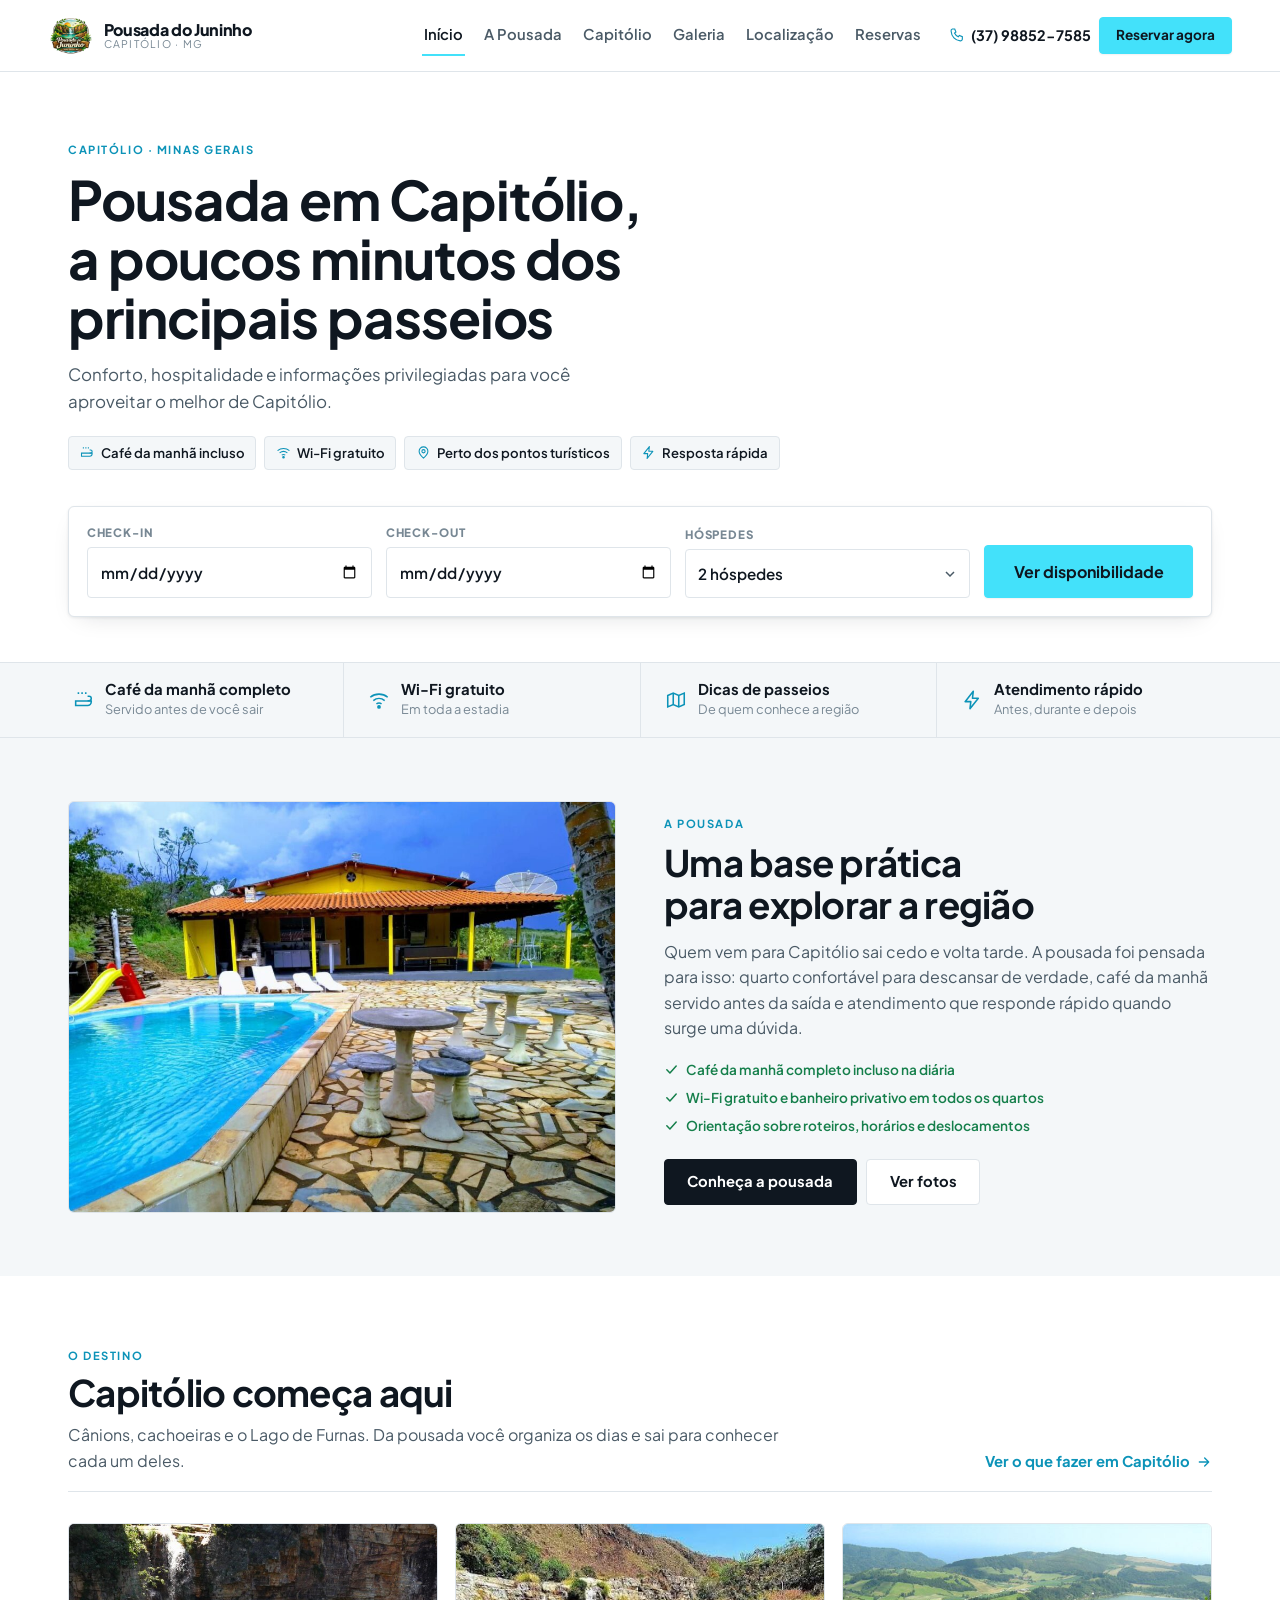
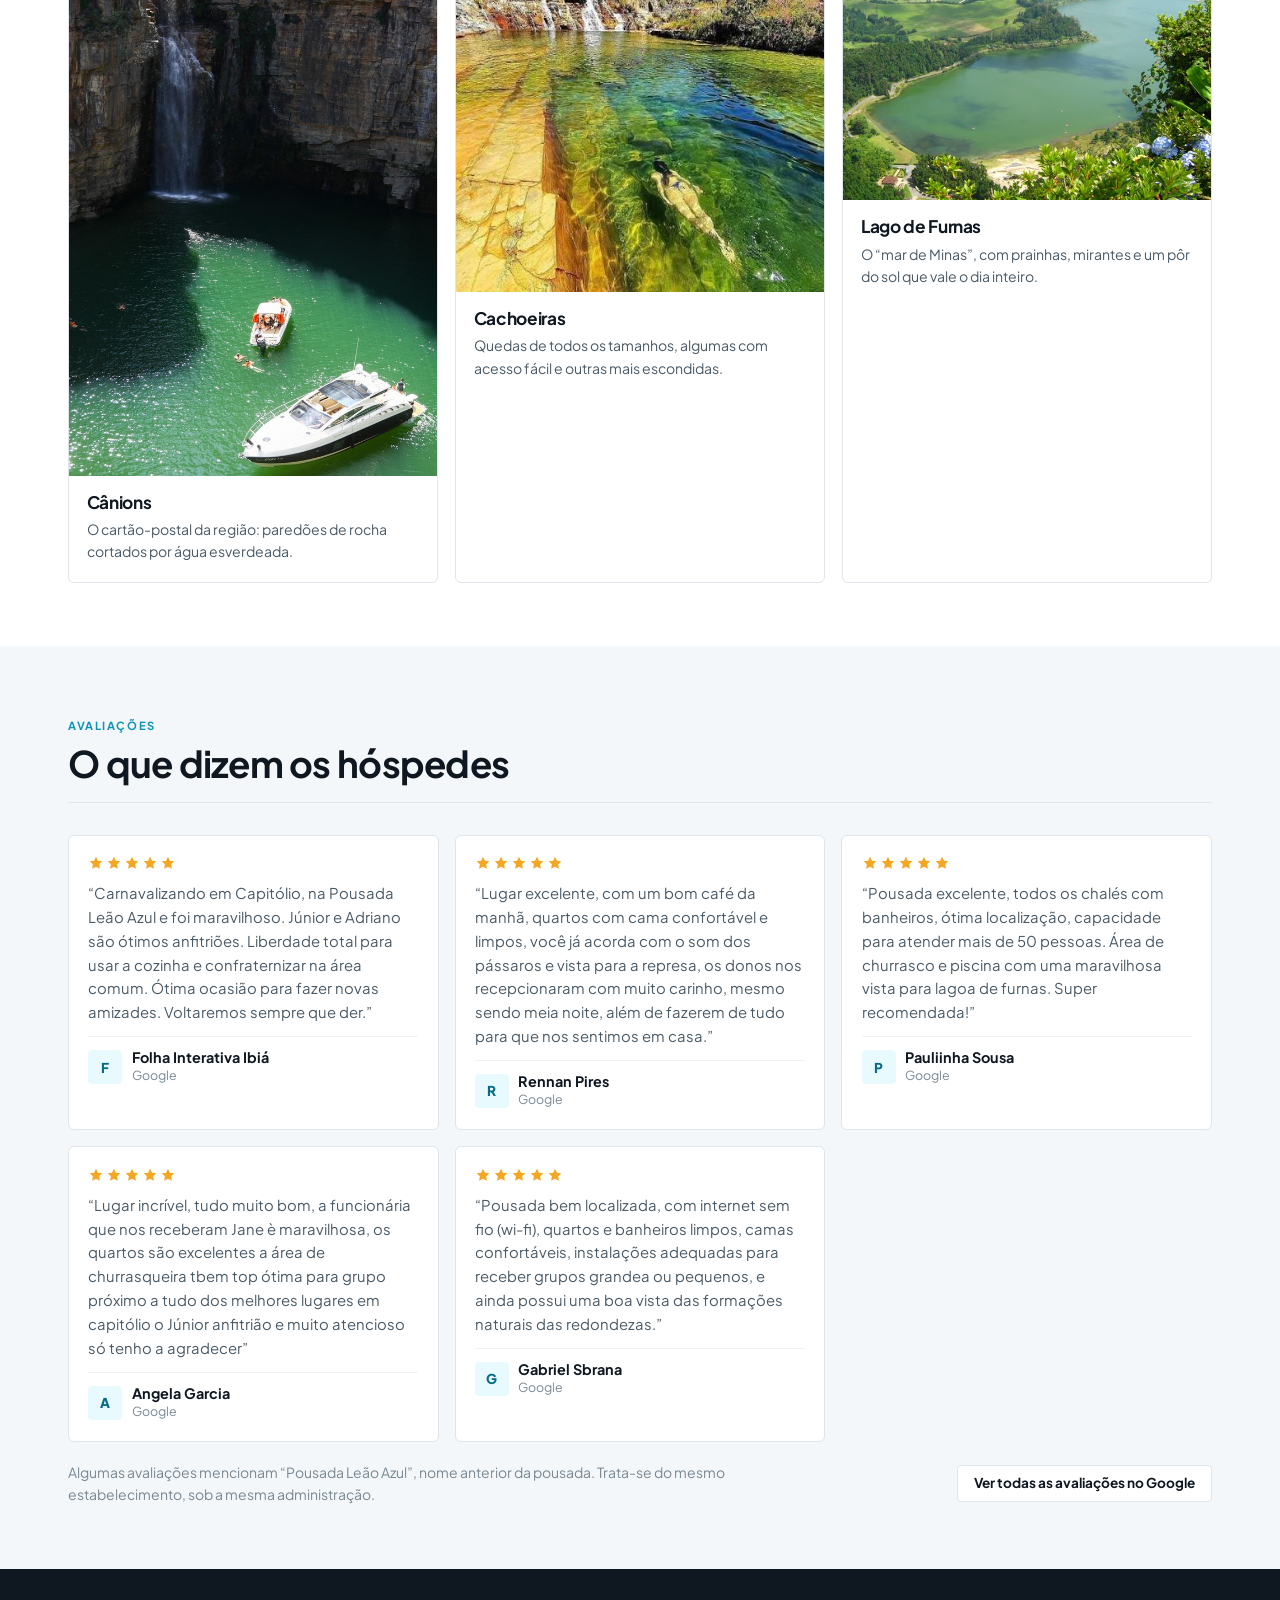
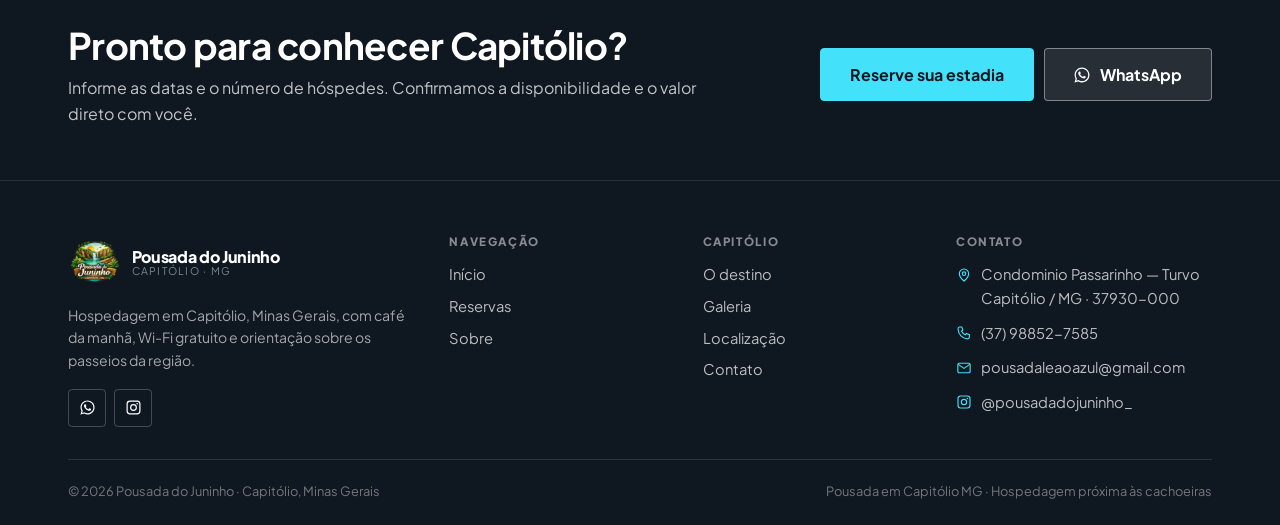
==== index.html @ c45d3385 "Site da Pousada do Juninho Site estático de 6 páginas para a pousada em Capitólio, MG: início com bu" ====
<!DOCTYPE html>
<html lang="pt-BR">
<head>
<meta charset="UTF-8">
<meta name="viewport" content="width=device-width, initial-scale=1">

<title>Pousada do Juninho — Pousada em Capitólio MG perto das cachoeiras</title>
<meta name="description" content="Pousada em Capitólio, MG, com café da manhã completo, Wi-Fi gratuito e localização estratégica para as cachoeiras, os cânions e o Lago de Furnas. Consulte disponibilidade e reserve.">
<meta name="keywords" content="pousada em Capitólio, pousada Capitólio MG, hospedagem em Capitólio, pousada próxima às cachoeiras de Capitólio, onde ficar em Capitólio, hospedagem em Capitólio MG">
<meta name="robots" content="index, follow">
<link rel="canonical" href="./index.html">

<meta property="og:type" content="website">
<meta property="og:locale" content="pt_BR">
<meta property="og:site_name" content="Pousada do Juninho">
<meta property="og:title" content="Pousada do Juninho — Pousada em Capitólio MG perto das cachoeiras">
<meta property="og:description" content="Pousada em Capitólio, MG, com café da manhã completo, Wi-Fi gratuito e localização estratégica para as cachoeiras, os cânions e o Lago de Furnas. Consulte disponibilidade e reserve.">
<meta property="og:image" content="assets/img/og-imagem.jpg">
<meta name="twitter:card" content="summary_large_image">
<meta name="theme-color" content="#0F1720">

<link rel="icon" href="assets/img/favicon.png" type="image/png">
<link rel="apple-touch-icon" href="assets/img/favicon.png">
<link rel="preconnect" href="https://fonts.googleapis.com">
<link rel="preconnect" href="https://fonts.gstatic.com" crossorigin>
<link href="https://fonts.googleapis.com/css2?family=Instrument+Serif:ital@0;1&family=Plus+Jakarta+Sans:wght@400;500;600;700;800&display=swap" rel="stylesheet">
<link rel="stylesheet" href="assets/css/estilo.css">

<!-- FOTOS: é só soltar o arquivo em assets/img/ com o nome certo.
     O site tenta .webp, depois .jpg, .jpeg e .png; se nenhum existir,
     mostra o desenho .svg provisório. Não precisa editar nada aqui. -->
<script src="assets/js/fotos.js"></script>
</head>

<body>
<a class="pular" href="#conteudo">Pular para o conteúdo</a>

<header class="topo">
  <div class="topo__int">
    <a class="marca" href="index.html" aria-label="Pousada do Juninho — página inicial">
      <img class="marca__ic" src="assets/img/favicon.png" alt="" width="150" height="150">
      <span class="marca__txt">
        <span class="marca__nome">Pousada do Juninho</span>
        <span class="marca__loc">Capitólio · MG</span>
      </span>
    </a>

    <nav class="nav" aria-label="Navegação principal">
      <a href="index.html" aria-current="page">Início</a>
      <a href="pousada.html">A Pousada</a>
      <a href="capitolio.html">Capitólio</a>
      <a href="galeria.html">Galeria</a>
      <a href="localizacao.html">Localização</a>
      <a href="reservas.html">Reservas</a>
    </nav>

    <div class="topo__acoes">
      <a class="topo__tel" data-tel data-txt href="#"><svg viewBox="0 0 24 24" fill="none" stroke="currentColor" stroke-width="1.7" aria-hidden="true"><path d="M5 3h3.6l1.8 4.5-2.2 1.6a12.6 12.6 0 0 0 5.7 5.7l1.6-2.2 4.5 1.8V18a2.9 2.9 0 0 1-3.1 2.9C9.4 20.3 3.7 14.6 3.1 6.1A2.9 2.9 0 0 1 5 3Z"/></svg></a>
      <a class="btn btn--cta btn--p" href="reservas.html">Reservar agora</a>
      <button class="hamb" type="button" aria-label="Abrir menu" aria-expanded="false" aria-controls="menu">
        <span></span><span></span><span></span>
      </button>
    </div>
  </div>
</header>

<div class="menu" id="menu" aria-hidden="true">
  <nav aria-label="Navegação">
    <ul class="menu__lista">
      <li><a href="index.html" aria-current="page">Início<svg viewBox="0 0 24 24" fill="none" stroke="currentColor" stroke-width="2" stroke-linecap="round" stroke-linejoin="round" aria-hidden="true"><path d="M5 12h13m-5-6 6 6-6 6"/></svg></a></li>
      <li><a href="pousada.html">A Pousada<svg viewBox="0 0 24 24" fill="none" stroke="currentColor" stroke-width="2" stroke-linecap="round" stroke-linejoin="round" aria-hidden="true"><path d="M5 12h13m-5-6 6 6-6 6"/></svg></a></li>
      <li><a href="capitolio.html">Capitólio<svg viewBox="0 0 24 24" fill="none" stroke="currentColor" stroke-width="2" stroke-linecap="round" stroke-linejoin="round" aria-hidden="true"><path d="M5 12h13m-5-6 6 6-6 6"/></svg></a></li>
      <li><a href="galeria.html">Galeria<svg viewBox="0 0 24 24" fill="none" stroke="currentColor" stroke-width="2" stroke-linecap="round" stroke-linejoin="round" aria-hidden="true"><path d="M5 12h13m-5-6 6 6-6 6"/></svg></a></li>
      <li><a href="localizacao.html">Localização<svg viewBox="0 0 24 24" fill="none" stroke="currentColor" stroke-width="2" stroke-linecap="round" stroke-linejoin="round" aria-hidden="true"><path d="M5 12h13m-5-6 6 6-6 6"/></svg></a></li>
      <li><a href="reservas.html">Reservas<svg viewBox="0 0 24 24" fill="none" stroke="currentColor" stroke-width="2" stroke-linecap="round" stroke-linejoin="round" aria-hidden="true"><path d="M5 12h13m-5-6 6 6-6 6"/></svg></a></li>
    </ul>
  </nav>
  <div class="menu__pe">
    <a class="btn btn--cta btn--bloco btn--g" href="reservas.html">Reservar agora</a>
    <a class="btn btn--zap btn--bloco" data-zap href="#"><svg viewBox="0 0 24 24" fill="currentColor" aria-hidden="true"><path d="M12.04 2C6.58 2 2.13 6.45 2.13 11.91c0 1.75.46 3.45 1.32 4.95L2 22l5.25-1.38a9.9 9.9 0 0 0 4.79 1.22h.01c5.46 0 9.91-4.45 9.91-9.91 0-2.65-1.03-5.14-2.9-7.01A9.82 9.82 0 0 0 12.04 2Zm0 18.15h-.01a8.2 8.2 0 0 1-4.19-1.15l-.3-.18-3.12.82.83-3.04-.2-.31a8.2 8.2 0 0 1-1.26-4.38c0-4.54 3.7-8.23 8.25-8.23a8.2 8.2 0 0 1 5.82 2.41 8.18 8.18 0 0 1 2.41 5.83c0 4.54-3.7 8.23-8.23 8.23Zm4.52-6.16c-.25-.12-1.47-.72-1.69-.81-.23-.08-.39-.12-.56.13-.16.24-.64.8-.79.97-.14.16-.29.19-.54.06-.25-.12-1.05-.39-2-1.23-.74-.66-1.24-1.47-1.38-1.72-.15-.25-.02-.38.11-.5.11-.11.25-.29.37-.43.13-.15.17-.25.25-.41.08-.17.04-.31-.02-.44-.06-.12-.56-1.35-.77-1.84-.2-.49-.41-.42-.56-.43h-.48c-.16 0-.43.06-.65.31-.23.25-.86.84-.86 2.05s.88 2.38 1 2.54c.13.17 1.74 2.65 4.2 3.72.59.25 1.05.4 1.4.52.59.19 1.13.16 1.55.1.47-.07 1.47-.6 1.67-1.18.21-.58.21-1.07.15-1.18-.06-.11-.23-.17-.48-.29Z"/></svg> Falar no WhatsApp</a>
    <div class="menu__contato">
      <a data-tel data-txt href="#"><svg viewBox="0 0 24 24" fill="none" stroke="currentColor" stroke-width="1.7" aria-hidden="true"><path d="M5 3h3.6l1.8 4.5-2.2 1.6a12.6 12.6 0 0 0 5.7 5.7l1.6-2.2 4.5 1.8V18a2.9 2.9 0 0 1-3.1 2.9C9.4 20.3 3.7 14.6 3.1 6.1A2.9 2.9 0 0 1 5 3Z"/></svg></a>
      <a data-email data-txt href="#"><svg viewBox="0 0 24 24" fill="none" stroke="currentColor" stroke-width="1.7" aria-hidden="true"><rect x="2.8" y="4.8" width="18.4" height="14.4" rx="2"/><path d="m3.4 6.6 8.6 6 8.6-6"/></svg></a>
    </div>
  </div>
</div>

<section class="hero">
  <div class="env hero__int">
    <p class="rotulo">Capitólio · Minas Gerais</p>
    <h1 class="t1">Pousada em Capitólio, a poucos minutos dos principais passeios</h1>
    <p class="hero__sub">Conforto, hospitalidade e informações privilegiadas para você aproveitar o melhor de Capitólio.</p>
    <ul class="hero__selos">
      <li><svg viewBox="0 0 24 24" fill="none" stroke="currentColor" stroke-width="1.7" aria-hidden="true"><path d="M4 18h13a4 4 0 0 0 4-4v-1H4v5Z"/><path d="M17 8h1.6a2.4 2.4 0 0 1 0 4.8H17M7 3.5v2M11 3.5v2M15 3.5v2"/></svg> Café da manhã incluso</li>
      <li><svg viewBox="0 0 24 24" fill="none" stroke="currentColor" stroke-width="1.7" aria-hidden="true"><path d="M2.5 9a15 15 0 0 1 19 0M5.8 12.6a10 10 0 0 1 12.4 0M9.2 16.2a5 5 0 0 1 5.6 0"/><circle cx="12" cy="19.6" r="1.2" fill="currentColor"/></svg> Wi-Fi gratuito</li>
      <li><svg viewBox="0 0 24 24" fill="none" stroke="currentColor" stroke-width="1.7" aria-hidden="true"><path d="M12 21s7-6.1 7-11a7 7 0 1 0-14 0c0 4.9 7 11 7 11Z"/><circle cx="12" cy="10" r="2.6"/></svg> Perto dos pontos turísticos</li>
      <li><svg viewBox="0 0 24 24" fill="none" stroke="currentColor" stroke-width="1.7" stroke-linejoin="round" aria-hidden="true"><path d="M13.4 2.5 4.5 13.8h6.2l-.9 7.7 9.1-11.4h-6.4l.9-7.6Z"/></svg> Resposta rápida</li>
    </ul>

    <form class="busca" data-busca aria-label="Consultar disponibilidade">
      <div class="busca__campo">
        <label for="b-ci">Check-in</label>
        <input type="date" id="b-ci" name="ci" required>
      </div>
      <div class="busca__campo">
        <label for="b-co">Check-out</label>
        <input type="date" id="b-co" name="co" required>
      </div>
      <div class="busca__campo">
        <label for="b-h">Hóspedes</label>
        <select id="b-h" name="hospedes">
          <option value="1">1 hóspede</option>
          <option value="2" selected>2 hóspedes</option>
          <option value="3">3 hóspedes</option>
          <option value="4">4 hóspedes</option>
          <option value="5">5 hóspedes</option>
          <option value="6">6 hóspedes</option>
        </select>
      </div>
      <button class="btn btn--cta btn--g" type="submit">Ver disponibilidade</button>
    </form>
  </div>
</section>

<div class="faixa">
  <div class="env env--largo">
    <ul class="faixa__lista">
      <li class="faixa__item"><svg viewBox="0 0 24 24" fill="none" stroke="currentColor" stroke-width="1.7" aria-hidden="true"><path d="M4 18h13a4 4 0 0 0 4-4v-1H4v5Z"/><path d="M17 8h1.6a2.4 2.4 0 0 1 0 4.8H17M7 3.5v2M11 3.5v2M15 3.5v2"/></svg><span><strong>Café da manhã completo</strong><span>Servido antes de você sair</span></span></li>
      <li class="faixa__item"><svg viewBox="0 0 24 24" fill="none" stroke="currentColor" stroke-width="1.7" aria-hidden="true"><path d="M2.5 9a15 15 0 0 1 19 0M5.8 12.6a10 10 0 0 1 12.4 0M9.2 16.2a5 5 0 0 1 5.6 0"/><circle cx="12" cy="19.6" r="1.2" fill="currentColor"/></svg><span><strong>Wi-Fi gratuito</strong><span>Em toda a estadia</span></span></li>
      <li class="faixa__item"><svg viewBox="0 0 24 24" fill="none" stroke="currentColor" stroke-width="1.7" aria-hidden="true"><path d="m3 7 6-2.5 6 2.5 6-2.5V17l-6 2.5L9 17l-6 2.5V7Z"/><path d="M9 4.5V17M15 7v12.5"/></svg><span><strong>Dicas de passeios</strong><span>De quem conhece a região</span></span></li>
      <li class="faixa__item"><svg viewBox="0 0 24 24" fill="none" stroke="currentColor" stroke-width="1.7" stroke-linejoin="round" aria-hidden="true"><path d="M13.4 2.5 4.5 13.8h6.2l-.9 7.7 9.1-11.4h-6.4l.9-7.6Z"/></svg><span><strong>Atendimento rápido</strong><span>Antes, durante e depois</span></span></li>
    </ul>
  </div>
</div>

<main id="conteudo">

<section class="secao cinza">
  <div class="env">
    <div class="duo">
      <div class="duo__foto rev">
        <img src="assets/img/pousada.webp" alt="Ambiente da Pousada do Juninho em Capitólio MG" loading="lazy" width="1400" height="1000">
      </div>
      <div class="rev">
        <p class="rotulo">A Pousada</p>
        <h2 class="t2" style="margin:.5rem 0 .8rem">Uma base prática para explorar a região</h2>
        <p class="texto">Quem vem para Capitólio sai cedo e volta tarde. A pousada foi pensada para isso: quarto confortável para descansar de verdade, café da manhã servido antes da saída e atendimento que responde rápido quando surge uma dúvida.</p>
        <ul class="qlinha__inc" style="margin-top:1.1rem;gap:.4rem">
          <li><svg viewBox="0 0 24 24" fill="none" stroke="currentColor" stroke-width="2.4" stroke-linecap="round" stroke-linejoin="round" aria-hidden="true"><path d="m4.5 12.5 5 5 10-11"/></svg><span>Café da manhã completo incluso na diária</span></li>
          <li><svg viewBox="0 0 24 24" fill="none" stroke="currentColor" stroke-width="2.4" stroke-linecap="round" stroke-linejoin="round" aria-hidden="true"><path d="m4.5 12.5 5 5 10-11"/></svg><span>Wi-Fi gratuito e banheiro privativo em todos os quartos</span></li>
          <li><svg viewBox="0 0 24 24" fill="none" stroke="currentColor" stroke-width="2.4" stroke-linecap="round" stroke-linejoin="round" aria-hidden="true"><path d="m4.5 12.5 5 5 10-11"/></svg><span>Orientação sobre roteiros, horários e deslocamentos</span></li>
        </ul>
        <div class="linha-btn" style="margin-top:1.4rem">
          <a class="btn btn--escuro" href="pousada.html">Conheça a pousada</a>
          <a class="btn btn--contorno" href="galeria.html">Ver fotos</a>
        </div>
      </div>
    </div>
  </div>
</section>

<section class="secao">
  <div class="env">
    <div class="cabeca">
      <div class="cabeca__txt">
        <p class="rotulo">O destino</p>
        <h2 class="t2">Capitólio começa aqui</h2>
        <p>Cânions, cachoeiras e o Lago de Furnas. Da pousada você organiza os dias e sai para conhecer cada um deles.</p>
      </div>
      <a class="lk" href="capitolio.html">Ver o que fazer em Capitólio <svg viewBox="0 0 24 24" fill="none" stroke="currentColor" stroke-width="2" stroke-linecap="round" stroke-linejoin="round" aria-hidden="true"><path d="M5 12h13m-5-6 6 6-6 6"/></svg></a>
    </div>
    <div class="atrativos">
      <article class="atrativo rev">
        <div class="atrativo__foto"><img src="assets/img/capitolio-canions.webp" alt="Cânions de Capitólio" loading="lazy" width="1600" height="1100"></div>
        <div class="atrativo__txt"><h3>Cânions</h3><p>O cartão-postal da região: paredões de rocha cortados por água esverdeada.</p></div>
      </article>
      <article class="atrativo rev">
        <div class="atrativo__foto"><img src="assets/img/capitolio-cachoeira.webp" alt="Cachoeira em Capitólio MG" loading="lazy" width="1200" height="1500"></div>
        <div class="atrativo__txt"><h3>Cachoeiras</h3><p>Quedas de todos os tamanhos, algumas com acesso fácil e outras mais escondidas.</p></div>
      </article>
      <article class="atrativo rev">
        <div class="atrativo__foto"><img src="assets/img/capitolio-lago.webp" alt="Lago de Furnas em Capitólio" loading="lazy" width="1600" height="1100"></div>
        <div class="atrativo__txt"><h3>Lago de Furnas</h3><p>O “mar de Minas”, com prainhas, mirantes e um pôr do sol que vale o dia inteiro.</p></div>
      </article>
    </div>
  </div>
</section>

<section class="secao cinza">
  <div class="env">
    <div class="cabeca">
      <div class="cabeca__txt">
        <p class="rotulo">Avaliações</p>
        <h2 class="t2">O que dizem os hóspedes</h2>
      </div>
      <div data-media></div>
    </div>
    <div data-avaliacoes></div>
    <div class="notas-pe">
      <p class="mini" data-avaliacoes-obs></p>
      <a class="btn btn--contorno btn--p oculto" data-avaliacoes-link href="#" target="_blank" rel="noopener">Ver todas as avaliações no Google</a>
    </div>
  </div>
</section>

</main>

<section class="cta-final">
  <div class="env">
    <div class="cta-final__int">
      <div>
        <h2>Pronto para conhecer Capitólio?</h2>
        <p>Informe as datas e o número de hóspedes. Confirmamos a disponibilidade e o valor direto com você.</p>
      </div>
      <div class="linha-btn">
        <a class="btn btn--cta btn--g" href="reservas.html">Reserve sua estadia</a>
        <a class="btn btn--claro btn--g" data-zap href="#"><svg viewBox="0 0 24 24" fill="currentColor" aria-hidden="true"><path d="M12.04 2C6.58 2 2.13 6.45 2.13 11.91c0 1.75.46 3.45 1.32 4.95L2 22l5.25-1.38a9.9 9.9 0 0 0 4.79 1.22h.01c5.46 0 9.91-4.45 9.91-9.91 0-2.65-1.03-5.14-2.9-7.01A9.82 9.82 0 0 0 12.04 2Zm0 18.15h-.01a8.2 8.2 0 0 1-4.19-1.15l-.3-.18-3.12.82.83-3.04-.2-.31a8.2 8.2 0 0 1-1.26-4.38c0-4.54 3.7-8.23 8.25-8.23a8.2 8.2 0 0 1 5.82 2.41 8.18 8.18 0 0 1 2.41 5.83c0 4.54-3.7 8.23-8.23 8.23Zm4.52-6.16c-.25-.12-1.47-.72-1.69-.81-.23-.08-.39-.12-.56.13-.16.24-.64.8-.79.97-.14.16-.29.19-.54.06-.25-.12-1.05-.39-2-1.23-.74-.66-1.24-1.47-1.38-1.72-.15-.25-.02-.38.11-.5.11-.11.25-.29.37-.43.13-.15.17-.25.25-.41.08-.17.04-.31-.02-.44-.06-.12-.56-1.35-.77-1.84-.2-.49-.41-.42-.56-.43h-.48c-.16 0-.43.06-.65.31-.23.25-.86.84-.86 2.05s.88 2.38 1 2.54c.13.17 1.74 2.65 4.2 3.72.59.25 1.05.4 1.4.52.59.19 1.13.16 1.55.1.47-.07 1.47-.6 1.67-1.18.21-.58.21-1.07.15-1.18-.06-.11-.23-.17-.48-.29Z"/></svg> WhatsApp</a>
      </div>
    </div>
  </div>
</section>

<footer class="rodape">
  <div class="env">
    <div class="rodape__grade">
      <div class="rodape__sobre">
        <a class="marca" href="index.html" aria-label="Pousada do Juninho — página inicial">
      <img class="marca__ic" src="assets/img/favicon.png" alt="" width="150" height="150">
      <span class="marca__txt">
        <span class="marca__nome">Pousada do Juninho</span>
        <span class="marca__loc">Capitólio · MG</span>
      </span>
    </a>
        <p>Hospedagem em Capitólio, Minas Gerais, com café da manhã, Wi-Fi gratuito e orientação sobre os passeios da região.</p>
        <div class="rodape__social">
          <a data-zap href="#" aria-label="WhatsApp da Pousada do Juninho"><svg viewBox="0 0 24 24" fill="currentColor" aria-hidden="true"><path d="M12.04 2C6.58 2 2.13 6.45 2.13 11.91c0 1.75.46 3.45 1.32 4.95L2 22l5.25-1.38a9.9 9.9 0 0 0 4.79 1.22h.01c5.46 0 9.91-4.45 9.91-9.91 0-2.65-1.03-5.14-2.9-7.01A9.82 9.82 0 0 0 12.04 2Zm0 18.15h-.01a8.2 8.2 0 0 1-4.19-1.15l-.3-.18-3.12.82.83-3.04-.2-.31a8.2 8.2 0 0 1-1.26-4.38c0-4.54 3.7-8.23 8.25-8.23a8.2 8.2 0 0 1 5.82 2.41 8.18 8.18 0 0 1 2.41 5.83c0 4.54-3.7 8.23-8.23 8.23Zm4.52-6.16c-.25-.12-1.47-.72-1.69-.81-.23-.08-.39-.12-.56.13-.16.24-.64.8-.79.97-.14.16-.29.19-.54.06-.25-.12-1.05-.39-2-1.23-.74-.66-1.24-1.47-1.38-1.72-.15-.25-.02-.38.11-.5.11-.11.25-.29.37-.43.13-.15.17-.25.25-.41.08-.17.04-.31-.02-.44-.06-.12-.56-1.35-.77-1.84-.2-.49-.41-.42-.56-.43h-.48c-.16 0-.43.06-.65.31-.23.25-.86.84-.86 2.05s.88 2.38 1 2.54c.13.17 1.74 2.65 4.2 3.72.59.25 1.05.4 1.4.52.59.19 1.13.16 1.55.1.47-.07 1.47-.6 1.67-1.18.21-.58.21-1.07.15-1.18-.06-.11-.23-.17-.48-.29Z"/></svg></a>
          <a data-instagram href="#" aria-label="Instagram da Pousada do Juninho"><svg viewBox="0 0 24 24" fill="none" stroke="currentColor" stroke-width="1.7" aria-hidden="true"><rect x="3" y="3" width="18" height="18" rx="4"/><circle cx="12" cy="12" r="4"/><circle cx="17.2" cy="6.8" r="1.1" fill="currentColor" stroke="none"/></svg></a>
        </div>
      </div>

      <nav aria-label="Navegação do rodapé">
        <h3>Navegação</h3>
        <ul class="rodape__links">
          <li><a href="index.html">Início</a></li>
          <li><a href="reservas.html">Reservas</a></li>
          <li><a href="pousada.html">Sobre</a></li>
        </ul>
      </nav>

      <nav aria-label="Mais páginas">
        <h3>Capitólio</h3>
        <ul class="rodape__links">
          <li><a href="capitolio.html">O destino</a></li>
          <li><a href="galeria.html">Galeria</a></li>
          <li><a href="localizacao.html">Localização</a></li>
          <li><a href="localizacao.html#contato">Contato</a></li>
        </ul>
      </nav>

      <div>
        <h3>Contato</h3>
        <div class="rodape__contato">
          <p><svg viewBox="0 0 24 24" fill="none" stroke="currentColor" stroke-width="1.7" aria-hidden="true"><path d="M12 21s7-6.1 7-11a7 7 0 1 0-14 0c0 4.9 7 11 7 11Z"/><circle cx="12" cy="10" r="2.6"/></svg><span><span data-endereco></span><br><span data-cidade></span></span></p>
          <a data-tel data-txt href="#"><svg viewBox="0 0 24 24" fill="none" stroke="currentColor" stroke-width="1.7" aria-hidden="true"><path d="M5 3h3.6l1.8 4.5-2.2 1.6a12.6 12.6 0 0 0 5.7 5.7l1.6-2.2 4.5 1.8V18a2.9 2.9 0 0 1-3.1 2.9C9.4 20.3 3.7 14.6 3.1 6.1A2.9 2.9 0 0 1 5 3Z"/></svg></a>
          <a data-email data-txt href="#"><svg viewBox="0 0 24 24" fill="none" stroke="currentColor" stroke-width="1.7" aria-hidden="true"><rect x="2.8" y="4.8" width="18.4" height="14.4" rx="2"/><path d="m3.4 6.6 8.6 6 8.6-6"/></svg></a>
          <a data-instagram data-txt href="#"><svg viewBox="0 0 24 24" fill="none" stroke="currentColor" stroke-width="1.7" aria-hidden="true"><rect x="3" y="3" width="18" height="18" rx="4"/><circle cx="12" cy="12" r="4"/><circle cx="17.2" cy="6.8" r="1.1" fill="currentColor" stroke="none"/></svg></a>
        </div>
      </div>
    </div>

    <div class="rodape__base">
      <p>© <span data-ano></span> Pousada do Juninho · Capitólio, Minas Gerais</p>
      <p>Pousada em Capitólio MG · Hospedagem próxima às cachoeiras</p>
    </div>
  </div>
</footer>

<a class="zap-flut" data-zap href="#" aria-label="Falar no WhatsApp"><svg viewBox="0 0 24 24" fill="currentColor" aria-hidden="true"><path d="M12.04 2C6.58 2 2.13 6.45 2.13 11.91c0 1.75.46 3.45 1.32 4.95L2 22l5.25-1.38a9.9 9.9 0 0 0 4.79 1.22h.01c5.46 0 9.91-4.45 9.91-9.91 0-2.65-1.03-5.14-2.9-7.01A9.82 9.82 0 0 0 12.04 2Zm0 18.15h-.01a8.2 8.2 0 0 1-4.19-1.15l-.3-.18-3.12.82.83-3.04-.2-.31a8.2 8.2 0 0 1-1.26-4.38c0-4.54 3.7-8.23 8.25-8.23a8.2 8.2 0 0 1 5.82 2.41 8.18 8.18 0 0 1 2.41 5.83c0 4.54-3.7 8.23-8.23 8.23Zm4.52-6.16c-.25-.12-1.47-.72-1.69-.81-.23-.08-.39-.12-.56.13-.16.24-.64.8-.79.97-.14.16-.29.19-.54.06-.25-.12-1.05-.39-2-1.23-.74-.66-1.24-1.47-1.38-1.72-.15-.25-.02-.38.11-.5.11-.11.25-.29.37-.43.13-.15.17-.25.25-.41.08-.17.04-.31-.02-.44-.06-.12-.56-1.35-.77-1.84-.2-.49-.41-.42-.56-.43h-.48c-.16 0-.43.06-.65.31-.23.25-.86.84-.86 2.05s.88 2.38 1 2.54c.13.17 1.74 2.65 4.2 3.72.59.25 1.05.4 1.4.52.59.19 1.13.16 1.55.1.47-.07 1.47-.6 1.67-1.18.21-.58.21-1.07.15-1.18-.06-.11-.23-.17-.48-.29Z"/></svg><span>WhatsApp</span></a>
<div class="barra-mob">
  <div class="preco">
    <span class="preco__rot">Pousada do Juninho</span>
    <span class="preco__val">Consulte disponibilidade</span>
  </div>
  <a class="btn btn--cta" href="reservas.html">Reservar</a>
</div>

<script src="assets/js/dados.js"></script>
<script src="assets/js/main.js"></script>
</body>
</html>
---- assets/css/estilo.css ----
/* =============================================================================
   POUSADA DO JUNINHO — Capitólio, MG
   Direção: direta e comercial. Branco, cinzas neutros e o azul #43E1FA.
   Cantos retos, preço em destaque, caminho curto até a reserva.
   ========================================================================== */

/* --- 1. TOKENS ----------------------------------------------------------- */
:root {
  /* Cor da marca */
  --acento:        #43E1FA;
  --acento-forte:  #0C93B8;   /* links e hover — versão com contraste em branco */
  --acento-escuro: #076B87;
  --acento-suave:  #E9FAFE;   /* fundos de destaque */
  --acento-borda:  #A9EDFB;

  /* Neutros */
  --branco:  #FFFFFF;
  --fundo:   #FFFFFF;
  --fundo-2: #F4F7F9;         /* blocos alternados */
  --fundo-3: #EAEFF3;
  --linha:   #DFE5EA;
  --linha-2: #EDF1F4;

  /* Texto */
  --tinta:   #0F1720;
  --tinta-2: #4A5A66;
  --tinta-3: #788894;

  /* Escuro (rodapé e faixas) */
  --escuro:   #0F1720;
  --escuro-2: #1B2733;

  /* Apoio */
  --zap:      #25D366;
  --zap-esc:  #1DA851;
  --alerta:   #C0392B;
  --ok:       #157F4B;

  /* Tipografia */
  --serif: "Instrument Serif", Georgia, "Times New Roman", serif;
  --sans:  "Plus Jakarta Sans", -apple-system, BlinkMacSystemFont, "Segoe UI", Roboto, sans-serif;

  /* Métrica */
  --max:     1240px;
  --max-largo: 1480px;
  --gutter:  clamp(1rem, 4vw, 3rem);
  --secao:   clamp(3.25rem, 7vh, 5.5rem);

  /* Cantos — retos por opção de projeto.
     Para arredondar levemente, suba para 6px; para cantos 100% vivos, use 0. */
  --raio:   4px;
  --raio-g: 6px;

  --ease: cubic-bezier(.3, .7, .4, 1);

  /* Sombras discretas */
  --sombra-1: 0 1px 2px rgba(15, 23, 32, .06);
  --sombra-2: 0 1px 3px rgba(15, 23, 32, .08), 0 8px 24px -12px rgba(15, 23, 32, .18);

  --header-h: 72px;
}

/* --- 2. RESET ------------------------------------------------------------ */
*, *::before, *::after { box-sizing: border-box; }
* { margin: 0; }

html {
  -webkit-text-size-adjust: 100%;
  scroll-behavior: smooth;
  scroll-padding-top: calc(var(--header-h) + 12px);
}
@media (prefers-reduced-motion: reduce) {
  html { scroll-behavior: auto; }
  *, *::before, *::after {
    animation-duration: .01ms !important;
    animation-iteration-count: 1 !important;
    transition-duration: .01ms !important;
  }
}

body {
  font-family: var(--sans);
  font-size: 1rem;
  line-height: 1.6;
  color: var(--tinta-2);
  background: var(--fundo);
  -webkit-font-smoothing: antialiased;
  overflow-x: hidden;
}
body.trava { overflow: hidden; }

img, svg, video, iframe { display: block; max-width: 100%; }
img { height: auto; }
button, input, select, textarea { font: inherit; color: inherit; }
fieldset { border: 0; padding: 0; min-width: 0; }
button { background: none; border: 0; cursor: pointer; }
a { color: inherit; text-decoration: none; }
ul, ol { list-style: none; padding: 0; }
table { border-collapse: collapse; }

:focus-visible { outline: 2px solid var(--acento-forte); outline-offset: 2px; }
::selection { background: var(--acento); color: var(--tinta); }

/* --- 3. TIPOGRAFIA ------------------------------------------------------- */
h1, h2, h3, h4, h5 {
  color: var(--tinta);
  line-height: 1.2;
  font-weight: 700;
  letter-spacing: -.02em;
  text-wrap: balance;
}
/* Serifada só nos títulos maiores — o resto é sans, para leitura comercial. */
.serif {
  font-family: var(--serif);
  font-weight: 400;
  letter-spacing: -.01em;
}

.t1 { font-size: clamp(2rem, 1.4rem + 2.6vw, 3.4rem); line-height: 1.08; }
.t2 { font-size: clamp(1.55rem, 1.25rem + 1.3vw, 2.35rem); line-height: 1.14; }
.t3 { font-size: clamp(1.2rem, 1.08rem + .5vw, 1.5rem); }
.t4 { font-size: 1.06rem; }

p { text-wrap: pretty; }
.lead { font-size: clamp(1.02rem, .98rem + .3vw, 1.16rem); color: var(--tinta-2); }
.mini { font-size: .875rem; color: var(--tinta-3); }
.texto { max-width: 66ch; }
.texto p + p { margin-top: 1em; }

.rotulo {
  display: inline-block;
  font-size: .7rem;
  font-weight: 700;
  letter-spacing: .14em;
  text-transform: uppercase;
  color: var(--acento-forte);
}
.rotulo--claro { color: var(--acento); }

/* --- 4. ESTRUTURA -------------------------------------------------------- */
.env { width: 100%; max-width: var(--max); margin-inline: auto; padding-inline: var(--gutter); }
.env--largo { max-width: var(--max-largo); }
.secao { padding-block: var(--secao); }
.secao--fina { padding-block: clamp(2.25rem, 5vh, 3.5rem); }
.cinza { background: var(--fundo-2); }
.escura { background: var(--escuro); color: rgba(255,255,255,.72); }
.escura h1, .escura h2, .escura h3 { color: #fff; }

.cabeca {
  display: flex;
  flex-wrap: wrap;
  align-items: flex-end;
  justify-content: space-between;
  gap: 1rem 2rem;
  margin-bottom: clamp(1.5rem, 3.5vh, 2.5rem);
  padding-bottom: 1.1rem;
  border-bottom: 1px solid var(--linha);
}
.cabeca__txt { max-width: 62ch; }
.cabeca__txt .rotulo { margin-bottom: .5rem; }
.cabeca__txt p { margin-top: .5rem; }

/* --- 5. BOTÕES (retos) --------------------------------------------------- */
.btn {
  display: inline-flex;
  align-items: center;
  justify-content: center;
  gap: .55rem;
  padding: .82rem 1.4rem;
  font-size: .925rem;
  font-weight: 700;
  line-height: 1.2;
  border-radius: var(--raio);
  border: 1.5px solid transparent;
  transition: background-color .18s var(--ease), border-color .18s var(--ease),
              color .18s var(--ease), box-shadow .18s var(--ease), transform .12s var(--ease);
  text-align: center;
  white-space: nowrap;
}
.btn svg { width: 18px; height: 18px; flex: none; }
.btn:active { transform: translateY(1px); }

/* CTA principal — o botão de reserva */
.btn--cta {
  background: var(--acento);
  color: var(--tinta);
  border-color: var(--acento);
  box-shadow: var(--sombra-1);
}
.btn--cta:hover { background: #6BEAFF; border-color: #6BEAFF; }

.btn--escuro { background: var(--escuro); color: #fff; border-color: var(--escuro); }
.btn--escuro:hover { background: var(--escuro-2); border-color: var(--escuro-2); }

.btn--contorno { background: var(--branco); color: var(--tinta); border-color: var(--linha); }
.btn--contorno:hover { border-color: var(--tinta); }

.btn--claro { background: rgba(255,255,255,.1); color: #fff; border-color: rgba(255,255,255,.42); }
.btn--claro:hover { background: rgba(255,255,255,.2); border-color: #fff; }

.btn--zap { background: var(--zap); color: #08301A; border-color: var(--zap); }
.btn--zap:hover { background: var(--zap-esc); border-color: var(--zap-esc); color: #fff; }

.btn--p { padding: .6rem 1rem; font-size: .85rem; }
/* Em telas de toque, nenhum botão fica abaixo de 44px de altura. */
@media (max-width: 900px) {
  .btn { min-height: 46px; }
  .btn--p { min-height: 44px; }
}
.btn--g { padding: 1rem 1.8rem; font-size: 1rem; }
.btn--bloco { width: 100%; }

.linha-btn { display: flex; flex-wrap: wrap; gap: .6rem; }

/* Link com seta */
.lk {
  display: inline-flex;
  align-items: center;
  gap: .4rem;
  font-weight: 700;
  font-size: .925rem;
  color: var(--acento-forte);
  transition: gap .18s var(--ease);
}
.lk svg { width: 16px; height: 16px; }
.lk:hover { gap: .7rem; text-decoration: underline; text-underline-offset: 3px; }
.escura .lk { color: var(--acento); }

/* --- 6. CABEÇALHO -------------------------------------------------------- */
.topo {
  position: sticky;
  top: 0;
  z-index: 100;
  background: var(--branco);
  border-bottom: 1px solid var(--linha);
  height: var(--header-h);
  display: flex;
  align-items: center;
  transition: box-shadow .2s var(--ease);
}
.topo--sombra { box-shadow: 0 1px 12px rgba(15,23,32,.09); }
.topo__int {
  width: 100%;
  max-width: var(--max-largo);
  margin-inline: auto;
  padding-inline: var(--gutter);
  display: flex;
  align-items: center;
  gap: clamp(.75rem, 2vw, 2rem);
}

.marca { display: flex; align-items: center; gap: .6rem; margin-right: auto; flex: none; }
/* Logo: o emblema tem bastante detalhe, então precisa de mais espaço que um
   ícone simples para continuar legível. */
.marca__ic { width: 46px; height: 46px; flex: none; object-fit: contain; }
@media (max-width: 420px) { .marca__ic { width: 40px; height: 40px; } }
.rodape .marca__ic { width: 54px; height: 54px; }
.marca__txt { display: grid; line-height: 1.1; }
.marca__nome { font-size: 1rem; font-weight: 800; color: var(--tinta); letter-spacing: -.02em; }
.marca__loc { font-size: .66rem; letter-spacing: .12em; text-transform: uppercase; color: var(--tinta-3); }
.escura .marca__nome, .rodape .marca__nome { color: #fff; }

.nav { display: none; }
@media (min-width: 1080px) { .nav { display: flex; align-items: center; gap: clamp(.4rem, 1.4vw, 1.15rem); } }
.nav a {
  font-size: .925rem;
  font-weight: 600;
  color: var(--tinta-2);
  padding: .45rem .1rem;
  border-bottom: 2px solid transparent;
  transition: color .18s, border-color .18s;
}
.nav a:hover { color: var(--tinta); }
.nav a[aria-current="page"] { color: var(--tinta); border-bottom-color: var(--acento); }

.topo__acoes { display: flex; align-items: center; gap: .5rem; flex: none; }
.topo__tel { display: none; font-weight: 700; font-size: .9rem; color: var(--tinta); }
@media (min-width: 1240px) { .topo__tel { display: inline-flex; align-items: center; gap: .4rem; } }
.topo__tel svg { width: 16px; height: 16px; color: var(--acento-forte); }
.topo .btn--cta { display: none; }
@media (min-width: 560px) { .topo .btn--cta { display: inline-flex; } }

.hamb {
  width: 44px; height: 44px;
  display: grid;
  place-items: center;
  border: 1px solid var(--linha);
  border-radius: var(--raio);
  color: var(--tinta);
}
@media (min-width: 1080px) { .hamb { display: none; } }
.hamb span { display: block; width: 18px; height: 2px; background: currentColor; }
.hamb span + span { margin-top: 4px; }
.trava .hamb span:nth-child(1) { transform: translateY(6px) rotate(45deg); }
.trava .hamb span:nth-child(2) { opacity: 0; }
.trava .hamb span:nth-child(3) { transform: translateY(-6px) rotate(-45deg); }
.hamb span { transition: transform .22s var(--ease), opacity .15s; }

/* --- 7. MENU MOBILE ------------------------------------------------------ */
.menu {
  position: fixed;
  inset: var(--header-h) 0 0 0;
  z-index: 99;
  background: var(--branco);
  padding: 1.25rem var(--gutter) 2rem;
  overflow-y: auto;
  display: flex;
  flex-direction: column;
  transform: translateY(-8px);
  opacity: 0;
  visibility: hidden;
  transition: opacity .2s var(--ease), transform .2s var(--ease), visibility .2s;
}
.menu.aberto { opacity: 1; visibility: visible; transform: none; }
.menu__lista { border-top: 1px solid var(--linha); }
.menu__lista a {
  display: flex;
  align-items: center;
  justify-content: space-between;
  padding: 1rem .25rem;
  font-size: 1.08rem;
  font-weight: 700;
  color: var(--tinta);
  border-bottom: 1px solid var(--linha);
}
.menu__lista a[aria-current="page"] { color: var(--acento-forte); }
.menu__lista svg { width: 16px; height: 16px; color: var(--tinta-3); }
.menu__pe { margin-top: auto; padding-top: 1.5rem; display: grid; gap: .6rem; }
.menu__contato { display: grid; gap: .5rem; margin-top: 1rem; font-size: .9rem; }
.menu__contato a { display: flex; gap: .55rem; align-items: center; color: var(--tinta-2); }
.menu__contato svg { width: 16px; height: 16px; color: var(--acento-forte); flex: none; }

/* --- 8. HERO ------------------------------------------------------------- */
/* Sem foto de fundo: o topo é branco como o resto da página. As fotos
   aparecem mais abaixo, nas seções e na galeria. */
.hero { position: relative; background: var(--fundo); }
.hero__int {
  position: relative;
  padding-block: clamp(2.5rem, 7vh, 4.5rem) clamp(2rem, 5vh, 3rem);
  color: var(--tinta-2);
}
.hero h1 { color: var(--tinta); max-width: 17ch; }
.hero__sub { color: var(--tinta-2); max-width: 46ch; margin-top: .9rem; font-size: 1.06rem; }
.hero .rotulo { color: var(--acento-forte); margin-bottom: .7rem; }

/* selos de confiança dentro do hero */
.hero__selos {
  display: flex;
  flex-wrap: wrap;
  gap: .5rem .5rem;
  margin-top: 1.3rem;
}
.hero__selos li {
  display: flex;
  align-items: center;
  gap: .4rem;
  font-size: .82rem;
  font-weight: 600;
  color: var(--tinta);
  background: var(--fundo-2);
  border: 1px solid var(--linha);
  border-radius: var(--raio);
  padding: .34rem .65rem;
}
.hero__selos svg { width: 15px; height: 15px; color: var(--acento-forte); flex: none; }

/* --- 9. BUSCA DE DISPONIBILIDADE ----------------------------------------- */
.busca {
  position: relative;
  z-index: 3;
  background: var(--branco);
  border: 1px solid var(--linha);
  border-radius: var(--raio-g);
  box-shadow: var(--sombra-2);
  padding: 1rem;
  display: grid;
  gap: .7rem;
}
.hero .busca { margin-top: clamp(1.5rem, 4vh, 2.5rem); }
@media (min-width: 860px) {
  .busca {
    grid-template-columns: repeat(3, minmax(0, 1fr)) auto;
    align-items: end;
    gap: .85rem;
    padding: 1.1rem;
  }
}
.busca__campo { display: grid; gap: .3rem; min-width: 0; }
.busca__campo > label {
  font-size: .72rem;
  font-weight: 800;
  letter-spacing: .08em;
  text-transform: uppercase;
  color: var(--tinta-3);
}
.busca__campo input, .busca__campo select {
  width: 100%;
  padding: .7rem .75rem;
  border: 1px solid var(--linha);
  border-radius: var(--raio);
  background: var(--branco);
  font-size: .95rem;
  font-weight: 600;
  color: var(--tinta);
  -webkit-appearance: none;
  appearance: none;
  min-height: 46px;
}
.busca__campo select {
  background-image: url("data:image/svg+xml,%3Csvg xmlns='http://www.w3.org/2000/svg' viewBox='0 0 24 24' fill='none' stroke='%234A5A66' stroke-width='2.2'%3E%3Cpath d='M6 9l6 6 6-6'/%3E%3C/svg%3E");
  background-repeat: no-repeat;
  background-position: right .7rem center;
  background-size: 16px;
  padding-right: 2.2rem;
}
.busca__campo input:focus, .busca__campo select:focus {
  outline: none;
  border-color: var(--acento-forte);
  box-shadow: 0 0 0 3px var(--acento-suave);
}
.busca .btn { min-height: 46px; }

/* --- 10. FAIXA DE CONFIANÇA ---------------------------------------------- */
.faixa {
  background: var(--fundo-2);
  border-block: 1px solid var(--linha);
}
/* minmax(0,1fr) impede que uma palavra longa force a coluna a crescer
   além do container e estoure a largura da página em telas estreitas. */
.faixa__lista {
  display: grid;
  grid-template-columns: repeat(2, minmax(0, 1fr));
  gap: 1px;
  background: var(--linha);
}
@media (min-width: 700px)  { .faixa__lista { grid-template-columns: repeat(4, minmax(0, 1fr)); } }
.faixa__item {
  background: var(--fundo-2);
  padding: 1.1rem clamp(.75rem, 2vw, 1.5rem);
  display: flex;
  align-items: center;
  gap: .7rem;
}
.faixa__item svg { width: 22px; height: 22px; color: var(--acento-forte); flex: none; }
.faixa__item > span { min-width: 0; }
.faixa__item strong { display: block; font-size: .93rem; color: var(--tinta); font-weight: 700; line-height: 1.25; }
.faixa__item span { font-size: .8rem; color: var(--tinta-3); }

/* --- 11. CARTÕES DE QUARTO (grade) --------------------------------------- */
.grade-quartos { display: grid; gap: 1.25rem; }
@media (min-width: 680px)  { .grade-quartos { grid-template-columns: repeat(2, 1fr); } }
@media (min-width: 1060px) { .grade-quartos { grid-template-columns: repeat(3, 1fr); } }

.qcard {
  display: flex;
  flex-direction: column;
  background: var(--branco);
  border: 1px solid var(--linha);
  border-radius: var(--raio-g);
  overflow: hidden;
  transition: border-color .18s var(--ease), box-shadow .18s var(--ease);
}
.qcard:hover { border-color: var(--tinta-3); box-shadow: var(--sombra-2); }
.qcard__foto { position: relative; aspect-ratio: 3 / 2; background: var(--fundo-3); overflow: hidden; }
.qcard__foto img { width: 100%; height: 100%; object-fit: cover; }
.selo {
  position: absolute;
  top: .6rem; left: .6rem;
  background: var(--acento);
  color: var(--tinta);
  font-size: .68rem;
  font-weight: 800;
  letter-spacing: .06em;
  text-transform: uppercase;
  padding: .28rem .55rem;
  border-radius: var(--raio);
}
.qcard__corpo { padding: 1rem 1.1rem 1.1rem; display: flex; flex-direction: column; gap: .6rem; flex: 1; }
.qcard__corpo h3 { font-size: 1.16rem; }
.qcard__meta { display: flex; flex-wrap: wrap; gap: .3rem .9rem; font-size: .84rem; color: var(--tinta-3); }
.qcard__meta span { display: flex; align-items: center; gap: .3rem; }
.qcard__meta svg { width: 14px; height: 14px; }
.qcard__desc { font-size: .9rem; color: var(--tinta-2); }
.tags { display: flex; flex-wrap: wrap; gap: .3rem; }
.tags li {
  font-size: .76rem;
  color: var(--tinta-2);
  background: var(--fundo-2);
  border: 1px solid var(--linha-2);
  padding: .2rem .5rem;
  border-radius: var(--raio);
}
.qcard__pe {
  margin-top: auto;
  padding-top: .9rem;
  border-top: 1px solid var(--linha-2);
  display: flex;
  align-items: flex-end;
  justify-content: space-between;
  gap: .75rem;
  flex-wrap: wrap;
}

/* preço — elemento de maior peso visual depois do CTA */
.preco { display: grid; line-height: 1.15; }
.preco__rot { font-size: .72rem; color: var(--tinta-3); font-weight: 600; }
.preco__val { font-size: 1.5rem; font-weight: 800; color: var(--tinta); letter-spacing: -.03em; }
.preco__un { font-size: .78rem; color: var(--tinta-3); font-weight: 600; }
.preco--consultar .preco__val { font-size: 1.02rem; font-weight: 700; }

/* --- 12. LINHA DE QUARTO (página de quartos, estilo comercial) ----------- */
.qlinha {
  display: grid;
  border: 1px solid var(--linha);
  border-radius: var(--raio-g);
  overflow: hidden;
  background: var(--branco);
  margin-bottom: 1.1rem;
  transition: border-color .18s var(--ease), box-shadow .18s var(--ease);
}
.qlinha:hover { border-color: var(--tinta-3); box-shadow: var(--sombra-2); }
@media (min-width: 780px) {
  .qlinha { grid-template-columns: 300px minmax(0, 1fr) 250px; }
}
@media (min-width: 1100px) {
  .qlinha { grid-template-columns: 340px minmax(0, 1fr) 270px; }
}
.qlinha__foto { position: relative; background: var(--fundo-3); aspect-ratio: 3 / 2; }
@media (min-width: 780px) { .qlinha__foto { aspect-ratio: auto; min-height: 240px; } }
.qlinha__foto img { width: 100%; height: 100%; object-fit: cover; }
.qlinha__info { padding: 1.15rem 1.25rem; display: grid; gap: .6rem; align-content: start; }
.qlinha__info h3 { font-size: 1.28rem; }
.qlinha__ficha { display: flex; flex-wrap: wrap; gap: .35rem 1.1rem; font-size: .86rem; color: var(--tinta-2); }
.qlinha__ficha span { display: flex; align-items: center; gap: .35rem; }
.qlinha__ficha svg { width: 15px; height: 15px; color: var(--acento-forte); }
.qlinha__inc { display: grid; gap: .25rem; font-size: .85rem; }
.qlinha__inc li { display: flex; gap: .45rem; align-items: flex-start; color: var(--ok); font-weight: 600; }
.qlinha__inc svg { width: 15px; height: 15px; flex: none; margin-top: .22rem; }
.qlinha__acao {
  padding: 1.15rem 1.25rem;
  border-top: 1px solid var(--linha-2);
  display: grid;
  gap: .5rem;
  align-content: end;
  background: var(--fundo-2);
}
@media (min-width: 780px) {
  .qlinha__acao { border-top: 0; border-left: 1px solid var(--linha-2); }
}
.qlinha__acao .preco { margin-bottom: .2rem; }

/* --- 13. GRADE DE CONTEÚDO GENÉRICA -------------------------------------- */
.duo { display: grid; gap: clamp(1.5rem, 4vw, 3rem); align-items: center; }
@media (min-width: 900px) { .duo { grid-template-columns: repeat(2, minmax(0, 1fr)); } }
.duo--invertido > :first-child { order: 2; }
@media (max-width: 899px) { .duo--invertido > :first-child { order: 0; } }
.duo__foto { border-radius: var(--raio-g); overflow: hidden; border: 1px solid var(--linha); }
.duo__foto img { width: 100%; }

.cards { display: grid; gap: 1px; background: var(--linha); border: 1px solid var(--linha); border-radius: var(--raio-g); overflow: hidden; }
@media (min-width: 640px)  { .cards { grid-template-columns: repeat(2, 1fr); } }
@media (min-width: 1000px) { .cards--3 { grid-template-columns: repeat(3, 1fr); } }
.card { background: var(--branco); padding: 1.4rem; display: grid; gap: .5rem; align-content: start; }
.card__ic {
  width: 38px; height: 38px;
  display: grid; place-items: center;
  background: var(--acento-suave);
  border-radius: var(--raio);
  color: var(--acento-escuro);
  margin-bottom: .3rem;
}
.card__ic svg { width: 20px; height: 20px; }
.card h3 { font-size: 1.05rem; }
.card p { font-size: .9rem; color: var(--tinta-2); }

/* --- 14. ATRATIVOS (Capitólio) ------------------------------------------- */
.atrativos { display: grid; gap: 1.1rem; }
@media (min-width: 620px)  { .atrativos { grid-template-columns: repeat(2, 1fr); } }
@media (min-width: 1000px) { .atrativos { grid-template-columns: repeat(3, 1fr); } }
.atrativo {
  border: 1px solid var(--linha);
  border-radius: var(--raio-g);
  overflow: hidden;
  background: var(--branco);
  display: flex;
  flex-direction: column;
}
.atrativo__foto { aspect-ratio: 4 / 3; background: var(--fundo-3); }
.atrativo__foto img { width: 100%; height: 100%; object-fit: cover; }
.atrativo__txt { padding: 1rem 1.1rem 1.2rem; display: grid; gap: .35rem; }
.atrativo__txt h3 { font-size: 1.08rem; }
.atrativo__txt p { font-size: .88rem; color: var(--tinta-2); }

/* --- 15. GALERIA --------------------------------------------------------- */
.filtros { display: flex; flex-wrap: wrap; gap: .45rem; margin-bottom: 1.5rem; }
.filtro {
  font-size: .875rem;
  font-weight: 700;
  padding: .5rem .9rem;
  border: 1px solid var(--linha);
  border-radius: var(--raio);
  background: var(--branco);
  color: var(--tinta-2);
  transition: border-color .18s, background .18s, color .18s;
}
.filtro:hover { border-color: var(--tinta-3); }
.filtro[aria-pressed="true"] { background: var(--tinta); border-color: var(--tinta); color: #fff; }

.galeria { columns: 1; column-gap: 1rem; }
@media (min-width: 620px)  { .galeria { columns: 2; } }
@media (min-width: 1000px) { .galeria { columns: 3; } }
@media (min-width: 1360px) { .galeria { columns: 4; } }
.galeria__item {
  break-inside: avoid;
  margin-bottom: 1rem;
  width: 100%;
  display: block;
  position: relative;
  border: 1px solid var(--linha);
  border-radius: var(--raio-g);
  overflow: hidden;
  background: var(--fundo-3);
  cursor: zoom-in;
}
.galeria__item img { width: 100%; transition: transform .3s var(--ease); }
.galeria__item:hover img { transform: scale(1.03); }
.galeria__cap {
  position: absolute;
  left: .5rem; bottom: .5rem;
  background: rgba(15,23,32,.82);
  color: #fff;
  font-size: .72rem;
  font-weight: 700;
  padding: .22rem .5rem;
  border-radius: var(--raio);
}

.lupa {
  position: fixed; inset: 0; z-index: 200;
  background: rgba(15,23,32,.95);
  display: grid; place-items: center;
  padding: clamp(1rem, 4vw, 3rem);
  opacity: 0; visibility: hidden;
  transition: opacity .2s var(--ease), visibility .2s;
}
.lupa.aberta { opacity: 1; visibility: visible; }
.lupa img { max-width: 100%; max-height: 84svh; border-radius: var(--raio); }
.lupa__btn {
  position: absolute;
  width: 46px; height: 46px;
  border: 1px solid rgba(255,255,255,.35);
  border-radius: var(--raio);
  color: #fff;
  display: grid; place-items: center;
  background: rgba(0,0,0,.25);
}
.lupa__btn:hover { background: rgba(255,255,255,.16); }
.lupa__btn svg { width: 20px; height: 20px; }
.lupa__x { top: clamp(.75rem,3vw,1.5rem); right: clamp(.75rem,3vw,1.5rem); }
.lupa__ant { left: clamp(.5rem,3vw,1.5rem); top: 50%; transform: translateY(-50%); }
.lupa__prox { right: clamp(.5rem,3vw,1.5rem); top: 50%; transform: translateY(-50%); }
.lupa__n { position: absolute; bottom: clamp(.75rem,3vw,1.5rem); color: rgba(255,255,255,.7); font-size: .82rem; font-weight: 600; }

/* --- 16. AVALIAÇÕES ------------------------------------------------------ */
.notas { display: grid; gap: 1rem; }
@media (min-width: 760px) { .notas { grid-template-columns: repeat(2, 1fr); } }
@media (min-width: 1080px) { .notas { grid-template-columns: repeat(3, 1fr); } }
.nota {
  border: 1px solid var(--linha);
  border-radius: var(--raio-g);
  padding: 1.2rem;
  background: var(--branco);
  display: grid;
  gap: .7rem;
  align-content: start;
}
.estrelas { display: flex; gap: 2px; }
.estrelas svg { width: 16px; height: 16px; color: #F5A623; }
.nota__txt { font-size: .93rem; color: var(--tinta-2); }
.nota__pe { display: flex; align-items: center; gap: .6rem; padding-top: .7rem; border-top: 1px solid var(--linha-2); }
.nota__ini {
  width: 34px; height: 34px;
  border-radius: var(--raio);
  background: var(--acento-suave);
  color: var(--acento-escuro);
  display: grid; place-items: center;
  font-weight: 800; font-size: .85rem;
}
.nota__nome { font-size: .9rem; font-weight: 700; color: var(--tinta); line-height: 1.25; }
.nota__data { font-size: .78rem; color: var(--tinta-3); }

.media { display: flex; align-items: center; gap: .8rem; }
.media__lk:hover .media__n { text-decoration: underline; text-underline-offset: 3px; }

.notas-pe {
  display: flex;
  flex-wrap: wrap;
  align-items: center;
  justify-content: space-between;
  gap: .9rem 1.5rem;
  margin-top: 1.2rem;
}
.notas-pe p { max-width: 68ch; margin: 0; }
.media__n { font-size: 2.1rem; font-weight: 800; color: var(--tinta); line-height: 1; letter-spacing: -.03em; }

.vazio {
  border: 1px dashed var(--linha);
  border-radius: var(--raio-g);
  background: var(--fundo-2);
  padding: clamp(1.75rem, 4vw, 2.75rem);
  display: grid;
  gap: .75rem;
  justify-items: center;
  text-align: center;
}
.vazio svg { width: 30px; height: 30px; color: var(--acento-forte); }
.vazio p { max-width: 52ch; font-size: .93rem; }

/* --- 17. FAQ ------------------------------------------------------------- */
.faq { border: 1px solid var(--linha); border-radius: var(--raio-g); overflow: hidden; background: var(--branco); }
.faq details + details { border-top: 1px solid var(--linha); }
.faq summary {
  display: flex;
  align-items: center;
  justify-content: space-between;
  gap: 1rem;
  padding: 1rem 1.15rem;
  cursor: pointer;
  list-style: none;
  font-weight: 700;
  color: var(--tinta);
  font-size: .99rem;
}
.faq summary::-webkit-details-marker { display: none; }
.faq summary:hover { background: var(--fundo-2); }
.faq__ic {
  width: 22px; height: 22px; flex: none;
  position: relative;
  border: 1px solid var(--linha);
  border-radius: var(--raio);
}
.faq__ic::before, .faq__ic::after {
  content: ""; position: absolute; background: var(--tinta);
  top: 50%; left: 50%; transform: translate(-50%,-50%);
  transition: transform .2s var(--ease);
}
.faq__ic::before { width: 10px; height: 2px; }
.faq__ic::after  { width: 2px; height: 10px; }
details[open] .faq__ic { background: var(--acento); border-color: var(--acento); }
details[open] .faq__ic::after { transform: translate(-50%,-50%) scaleY(0); }
.faq__r { padding: 0 1.15rem 1.15rem; max-width: 76ch; }
.faq__r p { font-size: .93rem; color: var(--tinta-2); }
.faq__zap {
  display: inline-flex; align-items: center; gap: .4rem;
  margin-top: .7rem; font-size: .875rem; font-weight: 700; color: var(--acento-forte);
}
.faq__zap svg { width: 15px; height: 15px; }

/* --- 18. FORMULÁRIO DE RESERVA ------------------------------------------- */
.reserva { display: grid; gap: clamp(1.5rem, 3vw, 2.25rem); align-items: start; }
@media (min-width: 1000px) { .reserva { grid-template-columns: minmax(0, 1fr) 366px; } }

.passos {
  display: flex;
  flex-wrap: wrap;
  gap: .35rem;
  margin-bottom: 1.5rem;
  padding-bottom: 1rem;
  border-bottom: 1px solid var(--linha);
}
.passo {
  display: flex; align-items: center; gap: .45rem;
  font-size: .8rem; font-weight: 600; color: var(--tinta-3);
  padding: .3rem .6rem .3rem .3rem;
  border-radius: var(--raio);
  cursor: pointer;
}
.passo__n {
  width: 24px; height: 24px; flex: none;
  display: grid; place-items: center;
  border: 1px solid var(--linha);
  border-radius: var(--raio);
  font-size: .74rem; font-weight: 800;
}
.passo--ativo { background: var(--acento-suave); color: var(--tinta); }
.passo--ativo .passo__n { background: var(--acento); border-color: var(--acento); color: var(--tinta); }
.passo--ok .passo__n { background: var(--ok); border-color: var(--ok); color: #fff; }
.passo--ok .passo__n::before { content: "✓"; }
.passo--ok .passo__n span { display: none; }
@media (max-width: 720px) {
  .passo__rot { display: none; }
  .passo--ativo .passo__rot { display: block; }
}

.bloco {
  border: 1px solid var(--linha);
  border-radius: var(--raio-g);
  padding: 1.25rem;
  margin-bottom: 1rem;
  background: var(--branco);
}
.bloco__cab { display: flex; align-items: center; gap: .7rem; margin-bottom: 1rem; }
.bloco__n {
  width: 26px; height: 26px; flex: none;
  display: grid; place-items: center;
  background: var(--tinta); color: #fff;
  border-radius: var(--raio);
  font-size: .78rem; font-weight: 800;
}
.bloco__cab h2 { font-size: 1.1rem; }
.bloco__dica { font-size: .85rem; color: var(--tinta-3); margin-top: .1rem; }

.campos { display: grid; gap: .9rem; }
@media (min-width: 620px) { .campos--2 { grid-template-columns: repeat(2, 1fr); } }
.campo { display: grid; gap: .3rem; min-width: 0; }
.campo > label { font-size: .78rem; font-weight: 700; color: var(--tinta); }
.campo input, .campo select, .campo textarea {
  width: 100%;
  padding: .72rem .8rem;
  border: 1px solid var(--linha);
  border-radius: var(--raio);
  background: var(--branco);
  font-size: .96rem;
  color: var(--tinta);
  min-height: 46px;
  -webkit-appearance: none;
  appearance: none;
}
.campo textarea { min-height: 104px; resize: vertical; line-height: 1.55; }
.campo input:focus, .campo select:focus, .campo textarea:focus {
  outline: none; border-color: var(--acento-forte); box-shadow: 0 0 0 3px var(--acento-suave);
}
.campo__erro { font-size: .8rem; color: var(--alerta); font-weight: 600; display: none; }
.campo.ruim input, .campo.ruim select { border-color: var(--alerta); }
.campo.ruim .campo__erro { display: block; }

.contador {
  display: flex; align-items: center; justify-content: space-between; gap: 1rem;
  border: 1px solid var(--linha);
  border-radius: var(--raio);
  padding: .6rem .75rem;
  min-height: 46px;
}
.contador__rot strong { display: block; font-size: .93rem; font-weight: 700; color: var(--tinta); }
.contador__rot span { font-size: .78rem; color: var(--tinta-3); }
.contador__ctrl { display: flex; align-items: center; gap: .25rem; }
.contador__b {
  width: 34px; height: 34px;
  border: 1px solid var(--linha);
  border-radius: var(--raio);
  display: grid; place-items: center;
  font-size: 1.1rem; font-weight: 700; color: var(--tinta);
  line-height: 1;
}
@media (max-width: 900px) { .contador__b { width: 42px; height: 42px; } }
.contador__b:hover:not(:disabled) { border-color: var(--acento-forte); background: var(--acento-suave); }
.contador__b:disabled { opacity: .35; cursor: not-allowed; }
.contador__v { min-width: 2ch; text-align: center; font-weight: 800; color: var(--tinta); }

.opcoes { display: grid; gap: .6rem; }
.opcao { position: relative; }
.opcao input { position: absolute; opacity: 0; pointer-events: none; }
.opcao label {
  display: grid;
  grid-template-columns: 76px minmax(0,1fr) auto;
  gap: .85rem;
  align-items: center;
  padding: .6rem;
  border: 1px solid var(--linha);
  border-radius: var(--raio);
  cursor: pointer;
  background: var(--branco);
  transition: border-color .18s, background .18s;
}
.opcao label:hover { border-color: var(--tinta-3); }
.opcao input:checked + label { border-color: var(--acento-forte); background: var(--acento-suave); box-shadow: inset 0 0 0 1px var(--acento-forte); }
.opcao input:focus-visible + label { outline: 2px solid var(--acento-forte); outline-offset: 2px; }
.opcao img { width: 76px; height: 62px; object-fit: cover; border-radius: var(--raio); }
.opcao__t { display: grid; gap: .1rem; min-width: 0; }
.opcao__t strong { font-size: .95rem; font-weight: 700; color: var(--tinta); }
.opcao__t span { font-size: .8rem; color: var(--tinta-3); }
.opcao__p { text-align: right; font-size: .88rem; font-weight: 800; color: var(--tinta); }
.opcao__p small { display: block; font-size: .72rem; font-weight: 600; color: var(--tinta-3); }

/* resumo lateral */
.resumo {
  border: 1px solid var(--linha);
  border-radius: var(--raio-g);
  background: var(--branco);
  overflow: hidden;
}
@media (min-width: 1000px) { .resumo { position: sticky; top: calc(var(--header-h) + 1rem); } }
.resumo__cab { padding: .9rem 1.1rem; border-bottom: 1px solid var(--linha); background: var(--fundo-2); }
.resumo__cab h2 { font-size: 1.02rem; }
.resumo__foto { width: 100%; aspect-ratio: 16/9; object-fit: cover; }
.resumo__corpo { padding: 1.1rem; }
.resumo__l { display: flex; justify-content: space-between; gap: 1rem; padding: .5rem 0; font-size: .9rem; border-bottom: 1px solid var(--linha-2); }
.resumo__l dt { color: var(--tinta-3); }
.resumo__l dd { margin: 0; color: var(--tinta); font-weight: 700; text-align: right; }
.resumo__total {
  display: flex; justify-content: space-between; align-items: baseline; gap: 1rem;
  margin-top: .9rem; padding-top: .9rem; border-top: 2px solid var(--tinta);
}
.resumo__total dt { font-size: .8rem; font-weight: 700; color: var(--tinta); text-transform: uppercase; letter-spacing: .06em; }
.resumo__total dd { margin: 0; text-align: right; }
.resumo__total .v { font-size: 1.7rem; font-weight: 800; color: var(--tinta); letter-spacing: -.03em; display: block; line-height: 1.1; }
.resumo__total small { font-size: .76rem; color: var(--tinta-3); font-weight: 600; }
.aviso {
  margin-top: .9rem; padding: .7rem .8rem;
  background: var(--acento-suave);
  border: 1px solid var(--acento-borda);
  border-radius: var(--raio);
  font-size: .82rem; color: var(--acento-escuro);
  display: flex; gap: .5rem;
}
.aviso svg { width: 15px; height: 15px; flex: none; margin-top: .18rem; }
.resumo .linha-btn { margin-top: .9rem; display: grid; gap: .5rem; }
.ou { text-align: center; font-size: .78rem; color: var(--tinta-3); font-weight: 600; }

.confirmado {
  display: none;
  border: 1px solid var(--linha);
  border-radius: var(--raio-g);
  padding: clamp(1.5rem, 4vw, 2.5rem);
  background: var(--branco);
  text-align: center;
  justify-items: center;
  gap: .9rem;
}
.confirmado.on { display: grid; }
.confirmado__ic {
  width: 54px; height: 54px;
  background: var(--acento); color: var(--tinta);
  border-radius: var(--raio);
  display: grid; place-items: center;
}
.confirmado__ic svg { width: 26px; height: 26px; }
.confirmado p { max-width: 54ch; }
.confirmado__dados {
  width: 100%; max-width: 430px; text-align: left;
  border: 1px solid var(--linha); border-radius: var(--raio);
  padding: .9rem 1.1rem;
}

/* --- 19. CTA FINAL + RODAPÉ ---------------------------------------------- */
.cta-final { background: var(--escuro); color: rgba(255,255,255,.75); }
.cta-final__int {
  padding-block: clamp(2.5rem, 6vh, 4rem);
  display: grid; gap: 1.25rem;
  align-items: center;
}
@media (min-width: 880px) { .cta-final__int { grid-template-columns: 1fr auto; gap: 2.5rem; } }
.cta-final h2 { color: #fff; font-size: clamp(1.55rem, 1.2rem + 1.5vw, 2.3rem); }
.cta-final p { margin-top: .5rem; max-width: 56ch; }

.rodape { background: var(--escuro); color: rgba(255,255,255,.62); padding-block: clamp(2.5rem,6vh,3.5rem) 1.5rem; font-size: .92rem; border-top: 1px solid rgba(255,255,255,.1); }
.rodape__grade { display: grid; gap: 2rem; padding-bottom: 2rem; border-bottom: 1px solid rgba(255,255,255,.12); }
@media (min-width: 660px)  { .rodape__grade { grid-template-columns: 1.4fr 1fr 1fr; } }
@media (min-width: 1020px) { .rodape__grade { grid-template-columns: 1.6fr 1fr 1fr 1.2fr; gap: 2.5rem; } }
.rodape__sobre p { margin-top: .9rem; max-width: 36ch; font-size: .88rem; }
.rodape h3 { font-size: .72rem; font-weight: 800; letter-spacing: .14em; text-transform: uppercase; color: rgba(255,255,255,.5); margin-bottom: .9rem; }
.rodape__links { display: grid; gap: .5rem; }
.rodape__links a { color: rgba(255,255,255,.72); }
.rodape__links a:hover { color: var(--acento); }
.rodape__contato { display: grid; gap: .7rem; }
.rodape__contato a, .rodape__contato p { display: flex; gap: .55rem; align-items: flex-start; color: rgba(255,255,255,.72); }
.rodape__contato svg { width: 16px; height: 16px; color: var(--acento); flex: none; margin-top: .2rem; }
.rodape__contato a:hover { color: #fff; }
.rodape__social { display: flex; gap: .5rem; margin-top: 1.1rem; }
.rodape__social a {
  width: 38px; height: 38px;
  border: 1px solid rgba(255,255,255,.22);
  border-radius: var(--raio);
  display: grid; place-items: center; color: #fff;
}
.rodape__social a:hover { background: var(--acento); color: var(--tinta); border-color: var(--acento); }
.rodape__social svg { width: 17px; height: 17px; }
.rodape__base { padding-top: 1.3rem; display: flex; flex-wrap: wrap; gap: .5rem 1.5rem; justify-content: space-between; font-size: .8rem; color: rgba(255,255,255,.42); }

/* --- 20. WHATSAPP FLUTUANTE ---------------------------------------------- */
.zap-flut {
  position: fixed;
  right: clamp(.75rem, 2.5vw, 1.5rem);
  bottom: clamp(.75rem, 2.5vw, 1.5rem);
  z-index: 90;
  display: flex; align-items: center; gap: .5rem;
  background: var(--zap); color: #fff;
  border-radius: var(--raio);
  padding: .65rem .9rem;
  font-size: .9rem; font-weight: 700;
  box-shadow: 0 4px 16px rgba(15,23,32,.24);
  opacity: 0; visibility: hidden; transform: translateY(8px);
  transition: opacity .2s var(--ease), transform .2s var(--ease), visibility .2s, background .18s;
}
.zap-flut.on { opacity: 1; visibility: visible; transform: none; }
.zap-flut:hover { background: var(--zap-esc); }
.zap-flut svg { width: 20px; height: 20px; flex: none; }
@media (max-width: 560px) {
  .zap-flut span { display: none; }
  .zap-flut { padding: .8rem; }
  .zap-flut svg { width: 24px; height: 24px; }
}

/* barra fixa de reserva no mobile */
.barra-mob {
  position: fixed; inset: auto 0 0 0; z-index: 88;
  background: var(--branco);
  border-top: 1px solid var(--linha);
  padding: .6rem var(--gutter);
  display: flex; align-items: center; gap: .75rem;
  box-shadow: 0 -2px 14px rgba(15,23,32,.09);
  transform: translateY(105%);
  transition: transform .22s var(--ease);
}
.barra-mob.on { transform: none; }
@media (min-width: 860px) { .barra-mob { display: none; } }
.barra-mob .preco { flex: 1; }
.barra-mob .btn { flex: none; }
body:has(.barra-mob.on) .zap-flut { bottom: 5.2rem; }

/* --- 21. PÁGINAS INTERNAS ------------------------------------------------ */
.capa { background: var(--fundo-2); border-bottom: 1px solid var(--linha); padding-block: clamp(1.75rem, 4vh, 3rem); }
.capa h1 { max-width: 20ch; }
.capa .lead { margin-top: .7rem; max-width: 62ch; }
.migalhas { display: flex; flex-wrap: wrap; gap: .4rem; font-size: .82rem; color: var(--tinta-3); margin-bottom: .8rem; }
.migalhas a:hover { color: var(--acento-forte); text-decoration: underline; }

/* --- 22. UTILITÁRIOS ----------------------------------------------------- */
.sr { position: absolute; width: 1px; height: 1px; padding: 0; margin: -1px; overflow: hidden; clip: rect(0 0 0 0); white-space: nowrap; border: 0; }
.pular {
  position: absolute; left: 1rem; top: -100px; z-index: 300;
  background: var(--acento); color: var(--tinta);
  padding: .7rem 1.1rem; border-radius: var(--raio); font-weight: 700;
}
.pular:focus { top: .75rem; }

.rev { opacity: 0; transform: translateY(12px); transition: opacity .5s var(--ease), transform .5s var(--ease); }
.rev.vis { opacity: 1; transform: none; }
@media (prefers-reduced-motion: reduce) { .rev { opacity: 1; transform: none; } }

.oculto { display: none !important; }
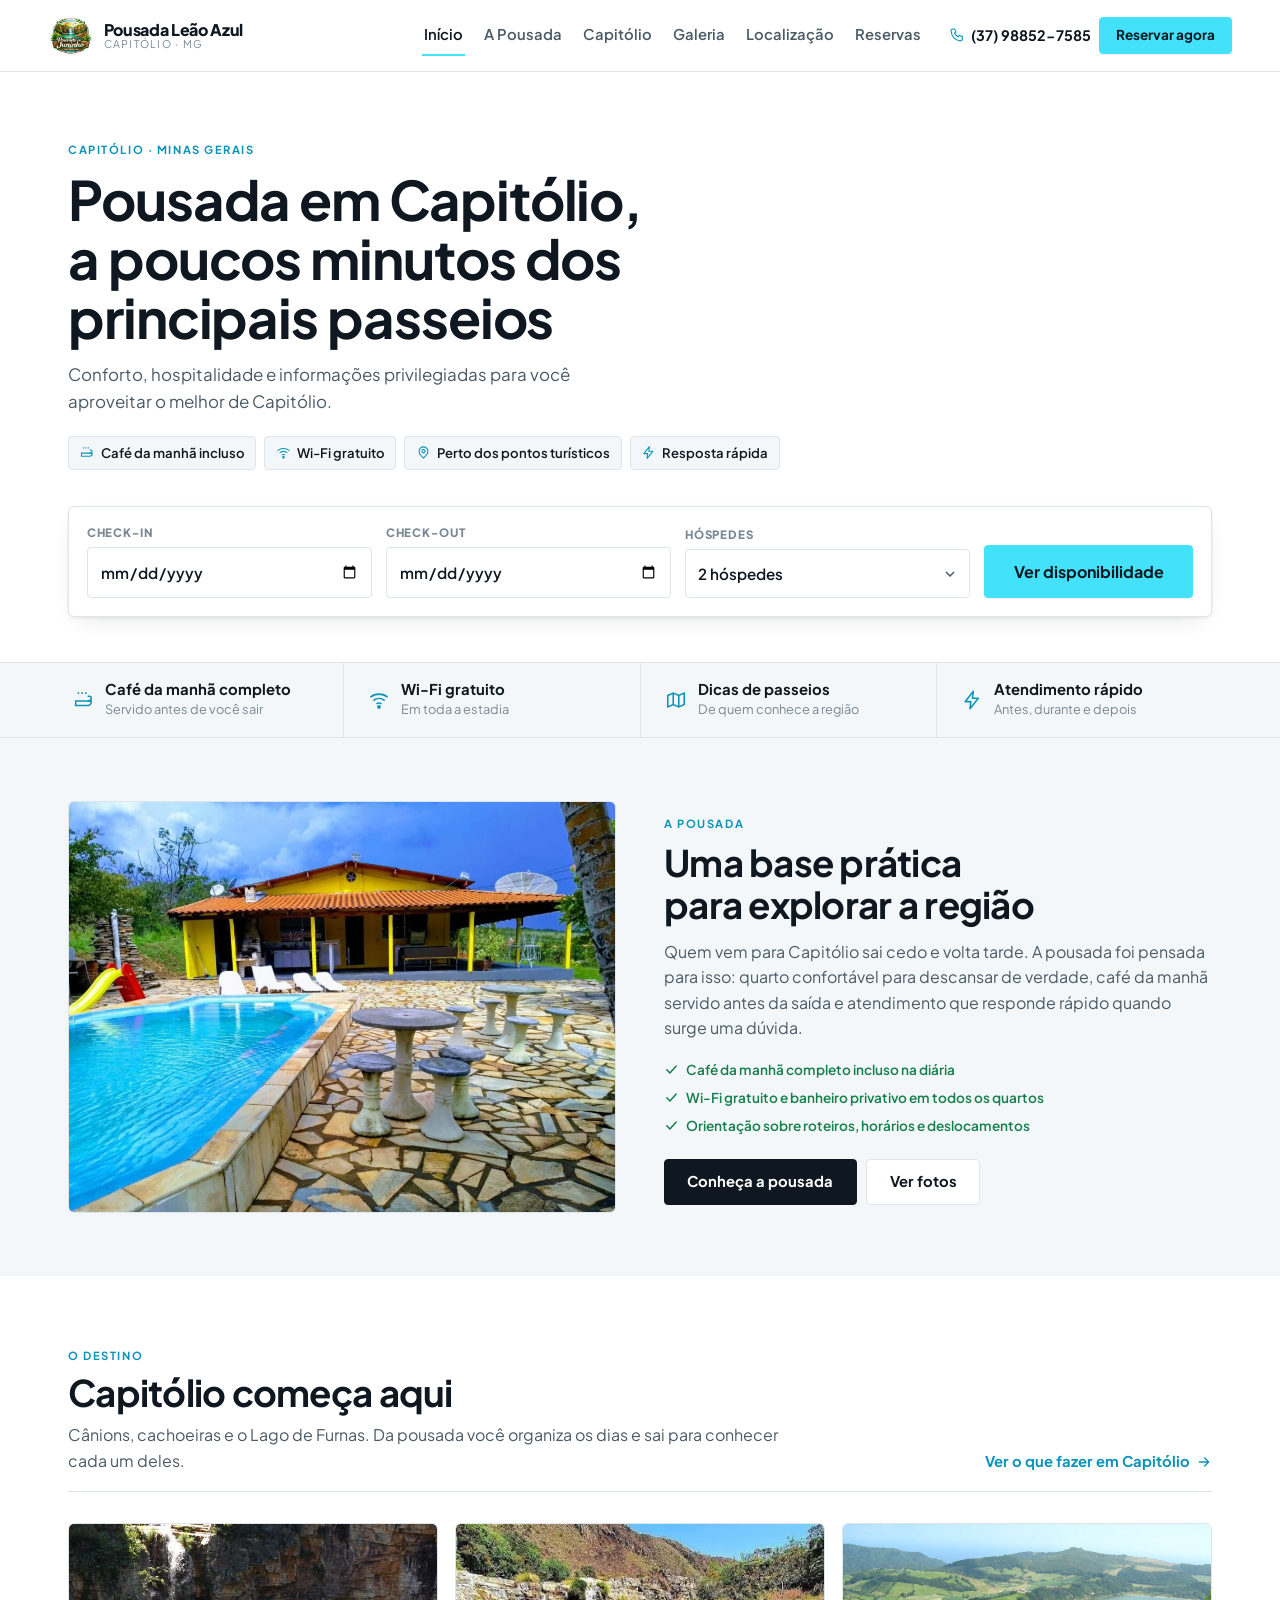
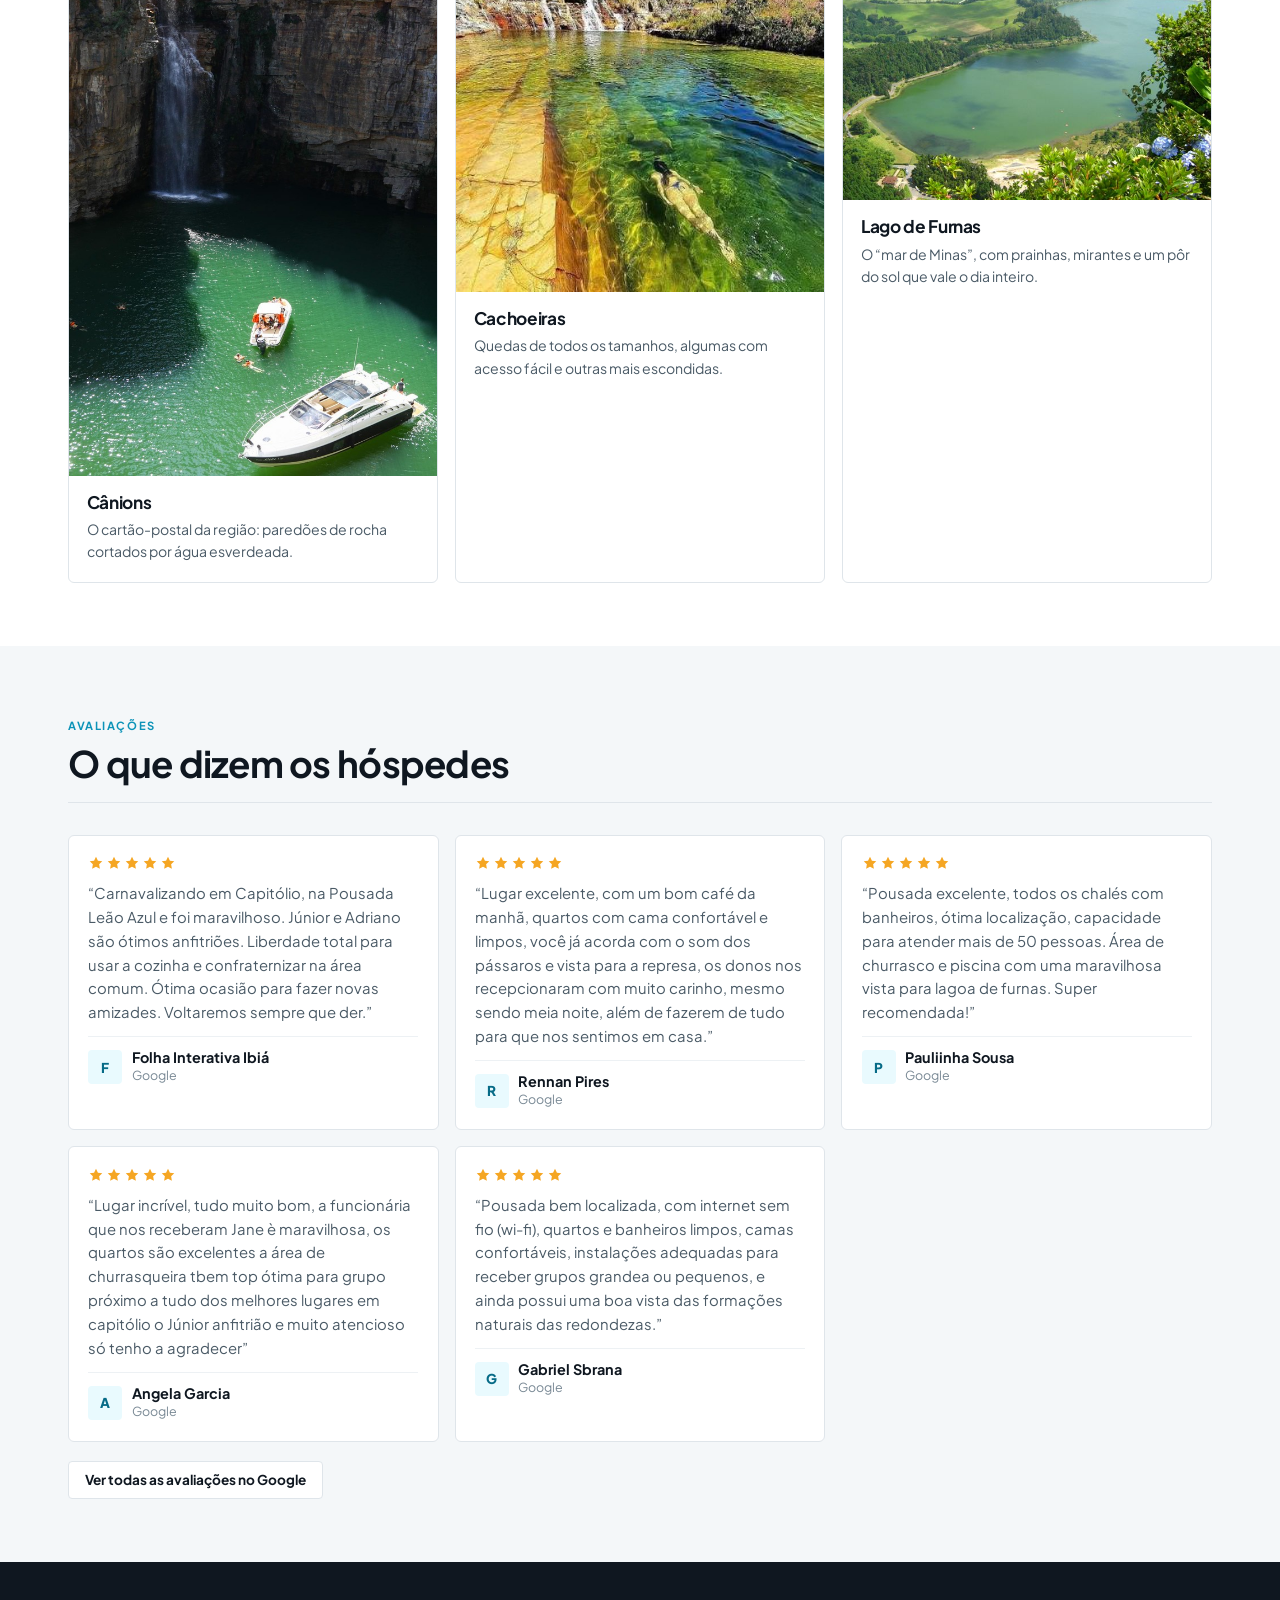
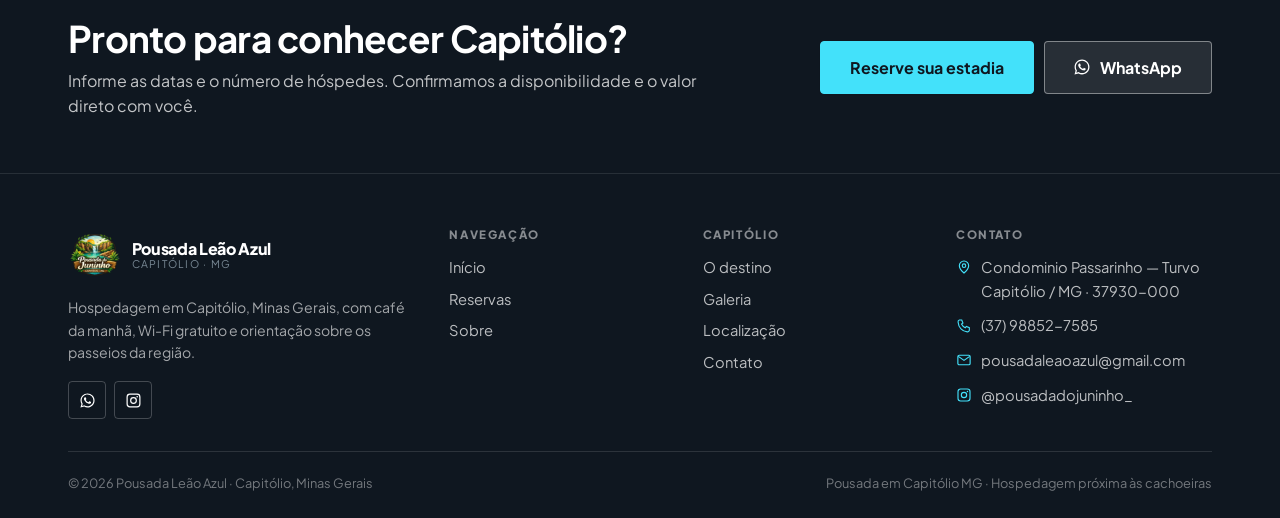
==== commit 6ce138dd: "Renomeia a pousada para Pousada Leão Azul Troca as 94 ocorrências de "Pousada do Juninho" nos 6 HTML" ====
--- a/index.html
+++ b/index.html
@@ -4,7 +4,7 @@
 <meta charset="UTF-8">
 <meta name="viewport" content="width=device-width, initial-scale=1">
 
-<title>Pousada do Juninho — Pousada em Capitólio MG perto das cachoeiras</title>
+<title>Pousada Leão Azul — Pousada em Capitólio MG perto das cachoeiras</title>
 <meta name="description" content="Pousada em Capitólio, MG, com café da manhã completo, Wi-Fi gratuito e localização estratégica para as cachoeiras, os cânions e o Lago de Furnas. Consulte disponibilidade e reserve.">
 <meta name="keywords" content="pousada em Capitólio, pousada Capitólio MG, hospedagem em Capitólio, pousada próxima às cachoeiras de Capitólio, onde ficar em Capitólio, hospedagem em Capitólio MG">
 <meta name="robots" content="index, follow">
@@ -12,8 +12,8 @@
 
 <meta property="og:type" content="website">
 <meta property="og:locale" content="pt_BR">
-<meta property="og:site_name" content="Pousada do Juninho">
-<meta property="og:title" content="Pousada do Juninho — Pousada em Capitólio MG perto das cachoeiras">
+<meta property="og:site_name" content="Pousada Leão Azul">
+<meta property="og:title" content="Pousada Leão Azul — Pousada em Capitólio MG perto das cachoeiras">
 <meta property="og:description" content="Pousada em Capitólio, MG, com café da manhã completo, Wi-Fi gratuito e localização estratégica para as cachoeiras, os cânions e o Lago de Furnas. Consulte disponibilidade e reserve.">
 <meta property="og:image" content="assets/img/og-imagem.jpg">
 <meta name="twitter:card" content="summary_large_image">
@@ -37,10 +37,10 @@
 
 <header class="topo">
   <div class="topo__int">
-    <a class="marca" href="index.html" aria-label="Pousada do Juninho — página inicial">
+    <a class="marca" href="index.html" aria-label="Pousada Leão Azul — página inicial">
       <img class="marca__ic" src="assets/img/favicon.png" alt="" width="150" height="150">
       <span class="marca__txt">
-        <span class="marca__nome">Pousada do Juninho</span>
+        <span class="marca__nome">Pousada Leão Azul</span>
         <span class="marca__loc">Capitólio · MG</span>
       </span>
     </a>
@@ -139,7 +139,7 @@
   <div class="env">
     <div class="duo">
       <div class="duo__foto rev">
-        <img src="assets/img/pousada.webp" alt="Ambiente da Pousada do Juninho em Capitólio MG" loading="lazy" width="1400" height="1000">
+        <img src="assets/img/pousada.webp" alt="Ambiente da Pousada Leão Azul em Capitólio MG" loading="lazy" width="1400" height="1000">
       </div>
       <div class="rev">
         <p class="rotulo">A Pousada</p>
@@ -224,17 +224,17 @@
   <div class="env">
     <div class="rodape__grade">
       <div class="rodape__sobre">
-        <a class="marca" href="index.html" aria-label="Pousada do Juninho — página inicial">
+        <a class="marca" href="index.html" aria-label="Pousada Leão Azul — página inicial">
       <img class="marca__ic" src="assets/img/favicon.png" alt="" width="150" height="150">
       <span class="marca__txt">
-        <span class="marca__nome">Pousada do Juninho</span>
+        <span class="marca__nome">Pousada Leão Azul</span>
         <span class="marca__loc">Capitólio · MG</span>
       </span>
     </a>
         <p>Hospedagem em Capitólio, Minas Gerais, com café da manhã, Wi-Fi gratuito e orientação sobre os passeios da região.</p>
         <div class="rodape__social">
-          <a data-zap href="#" aria-label="WhatsApp da Pousada do Juninho"><svg viewBox="0 0 24 24" fill="currentColor" aria-hidden="true"><path d="M12.04 2C6.58 2 2.13 6.45 2.13 11.91c0 1.75.46 3.45 1.32 4.95L2 22l5.25-1.38a9.9 9.9 0 0 0 4.79 1.22h.01c5.46 0 9.91-4.45 9.91-9.91 0-2.65-1.03-5.14-2.9-7.01A9.82 9.82 0 0 0 12.04 2Zm0 18.15h-.01a8.2 8.2 0 0 1-4.19-1.15l-.3-.18-3.12.82.83-3.04-.2-.31a8.2 8.2 0 0 1-1.26-4.38c0-4.54 3.7-8.23 8.25-8.23a8.2 8.2 0 0 1 5.82 2.41 8.18 8.18 0 0 1 2.41 5.83c0 4.54-3.7 8.23-8.23 8.23Zm4.52-6.16c-.25-.12-1.47-.72-1.69-.81-.23-.08-.39-.12-.56.13-.16.24-.64.8-.79.97-.14.16-.29.19-.54.06-.25-.12-1.05-.39-2-1.23-.74-.66-1.24-1.47-1.38-1.72-.15-.25-.02-.38.11-.5.11-.11.25-.29.37-.43.13-.15.17-.25.25-.41.08-.17.04-.31-.02-.44-.06-.12-.56-1.35-.77-1.84-.2-.49-.41-.42-.56-.43h-.48c-.16 0-.43.06-.65.31-.23.25-.86.84-.86 2.05s.88 2.38 1 2.54c.13.17 1.74 2.65 4.2 3.72.59.25 1.05.4 1.4.52.59.19 1.13.16 1.55.1.47-.07 1.47-.6 1.67-1.18.21-.58.21-1.07.15-1.18-.06-.11-.23-.17-.48-.29Z"/></svg></a>
-          <a data-instagram href="#" aria-label="Instagram da Pousada do Juninho"><svg viewBox="0 0 24 24" fill="none" stroke="currentColor" stroke-width="1.7" aria-hidden="true"><rect x="3" y="3" width="18" height="18" rx="4"/><circle cx="12" cy="12" r="4"/><circle cx="17.2" cy="6.8" r="1.1" fill="currentColor" stroke="none"/></svg></a>
+          <a data-zap href="#" aria-label="WhatsApp da Pousada Leão Azul"><svg viewBox="0 0 24 24" fill="currentColor" aria-hidden="true"><path d="M12.04 2C6.58 2 2.13 6.45 2.13 11.91c0 1.75.46 3.45 1.32 4.95L2 22l5.25-1.38a9.9 9.9 0 0 0 4.79 1.22h.01c5.46 0 9.91-4.45 9.91-9.91 0-2.65-1.03-5.14-2.9-7.01A9.82 9.82 0 0 0 12.04 2Zm0 18.15h-.01a8.2 8.2 0 0 1-4.19-1.15l-.3-.18-3.12.82.83-3.04-.2-.31a8.2 8.2 0 0 1-1.26-4.38c0-4.54 3.7-8.23 8.25-8.23a8.2 8.2 0 0 1 5.82 2.41 8.18 8.18 0 0 1 2.41 5.83c0 4.54-3.7 8.23-8.23 8.23Zm4.52-6.16c-.25-.12-1.47-.72-1.69-.81-.23-.08-.39-.12-.56.13-.16.24-.64.8-.79.97-.14.16-.29.19-.54.06-.25-.12-1.05-.39-2-1.23-.74-.66-1.24-1.47-1.38-1.72-.15-.25-.02-.38.11-.5.11-.11.25-.29.37-.43.13-.15.17-.25.25-.41.08-.17.04-.31-.02-.44-.06-.12-.56-1.35-.77-1.84-.2-.49-.41-.42-.56-.43h-.48c-.16 0-.43.06-.65.31-.23.25-.86.84-.86 2.05s.88 2.38 1 2.54c.13.17 1.74 2.65 4.2 3.72.59.25 1.05.4 1.4.52.59.19 1.13.16 1.55.1.47-.07 1.47-.6 1.67-1.18.21-.58.21-1.07.15-1.18-.06-.11-.23-.17-.48-.29Z"/></svg></a>
+          <a data-instagram href="#" aria-label="Instagram da Pousada Leão Azul"><svg viewBox="0 0 24 24" fill="none" stroke="currentColor" stroke-width="1.7" aria-hidden="true"><rect x="3" y="3" width="18" height="18" rx="4"/><circle cx="12" cy="12" r="4"/><circle cx="17.2" cy="6.8" r="1.1" fill="currentColor" stroke="none"/></svg></a>
         </div>
       </div>
 
@@ -269,7 +269,7 @@
     </div>
 
     <div class="rodape__base">
-      <p>© <span data-ano></span> Pousada do Juninho · Capitólio, Minas Gerais</p>
+      <p>© <span data-ano></span> Pousada Leão Azul · Capitólio, Minas Gerais</p>
       <p>Pousada em Capitólio MG · Hospedagem próxima às cachoeiras</p>
     </div>
   </div>
@@ -278,7 +278,7 @@
 <a class="zap-flut" data-zap href="#" aria-label="Falar no WhatsApp"><svg viewBox="0 0 24 24" fill="currentColor" aria-hidden="true"><path d="M12.04 2C6.58 2 2.13 6.45 2.13 11.91c0 1.75.46 3.45 1.32 4.95L2 22l5.25-1.38a9.9 9.9 0 0 0 4.79 1.22h.01c5.46 0 9.91-4.45 9.91-9.91 0-2.65-1.03-5.14-2.9-7.01A9.82 9.82 0 0 0 12.04 2Zm0 18.15h-.01a8.2 8.2 0 0 1-4.19-1.15l-.3-.18-3.12.82.83-3.04-.2-.31a8.2 8.2 0 0 1-1.26-4.38c0-4.54 3.7-8.23 8.25-8.23a8.2 8.2 0 0 1 5.82 2.41 8.18 8.18 0 0 1 2.41 5.83c0 4.54-3.7 8.23-8.23 8.23Zm4.52-6.16c-.25-.12-1.47-.72-1.69-.81-.23-.08-.39-.12-.56.13-.16.24-.64.8-.79.97-.14.16-.29.19-.54.06-.25-.12-1.05-.39-2-1.23-.74-.66-1.24-1.47-1.38-1.72-.15-.25-.02-.38.11-.5.11-.11.25-.29.37-.43.13-.15.17-.25.25-.41.08-.17.04-.31-.02-.44-.06-.12-.56-1.35-.77-1.84-.2-.49-.41-.42-.56-.43h-.48c-.16 0-.43.06-.65.31-.23.25-.86.84-.86 2.05s.88 2.38 1 2.54c.13.17 1.74 2.65 4.2 3.72.59.25 1.05.4 1.4.52.59.19 1.13.16 1.55.1.47-.07 1.47-.6 1.67-1.18.21-.58.21-1.07.15-1.18-.06-.11-.23-.17-.48-.29Z"/></svg><span>WhatsApp</span></a>
 <div class="barra-mob">
   <div class="preco">
-    <span class="preco__rot">Pousada do Juninho</span>
+    <span class="preco__rot">Pousada Leão Azul</span>
     <span class="preco__val">Consulte disponibilidade</span>
   </div>
   <a class="btn btn--cta" href="reservas.html">Reservar</a>
--- a/assets/css/estilo.css
+++ b/assets/css/estilo.css
@@ -1,5 +1,5 @@
 /* =============================================================================
-   POUSADA DO JUNINHO — Capitólio, MG
+   POUSADA LEÃO AZUL — Capitólio, MG
    Direção: direta e comercial. Branco, cinzas neutros e o azul #43E1FA.
    Cantos retos, preço em destaque, caminho curto até a reserva.
    ========================================================================== */
